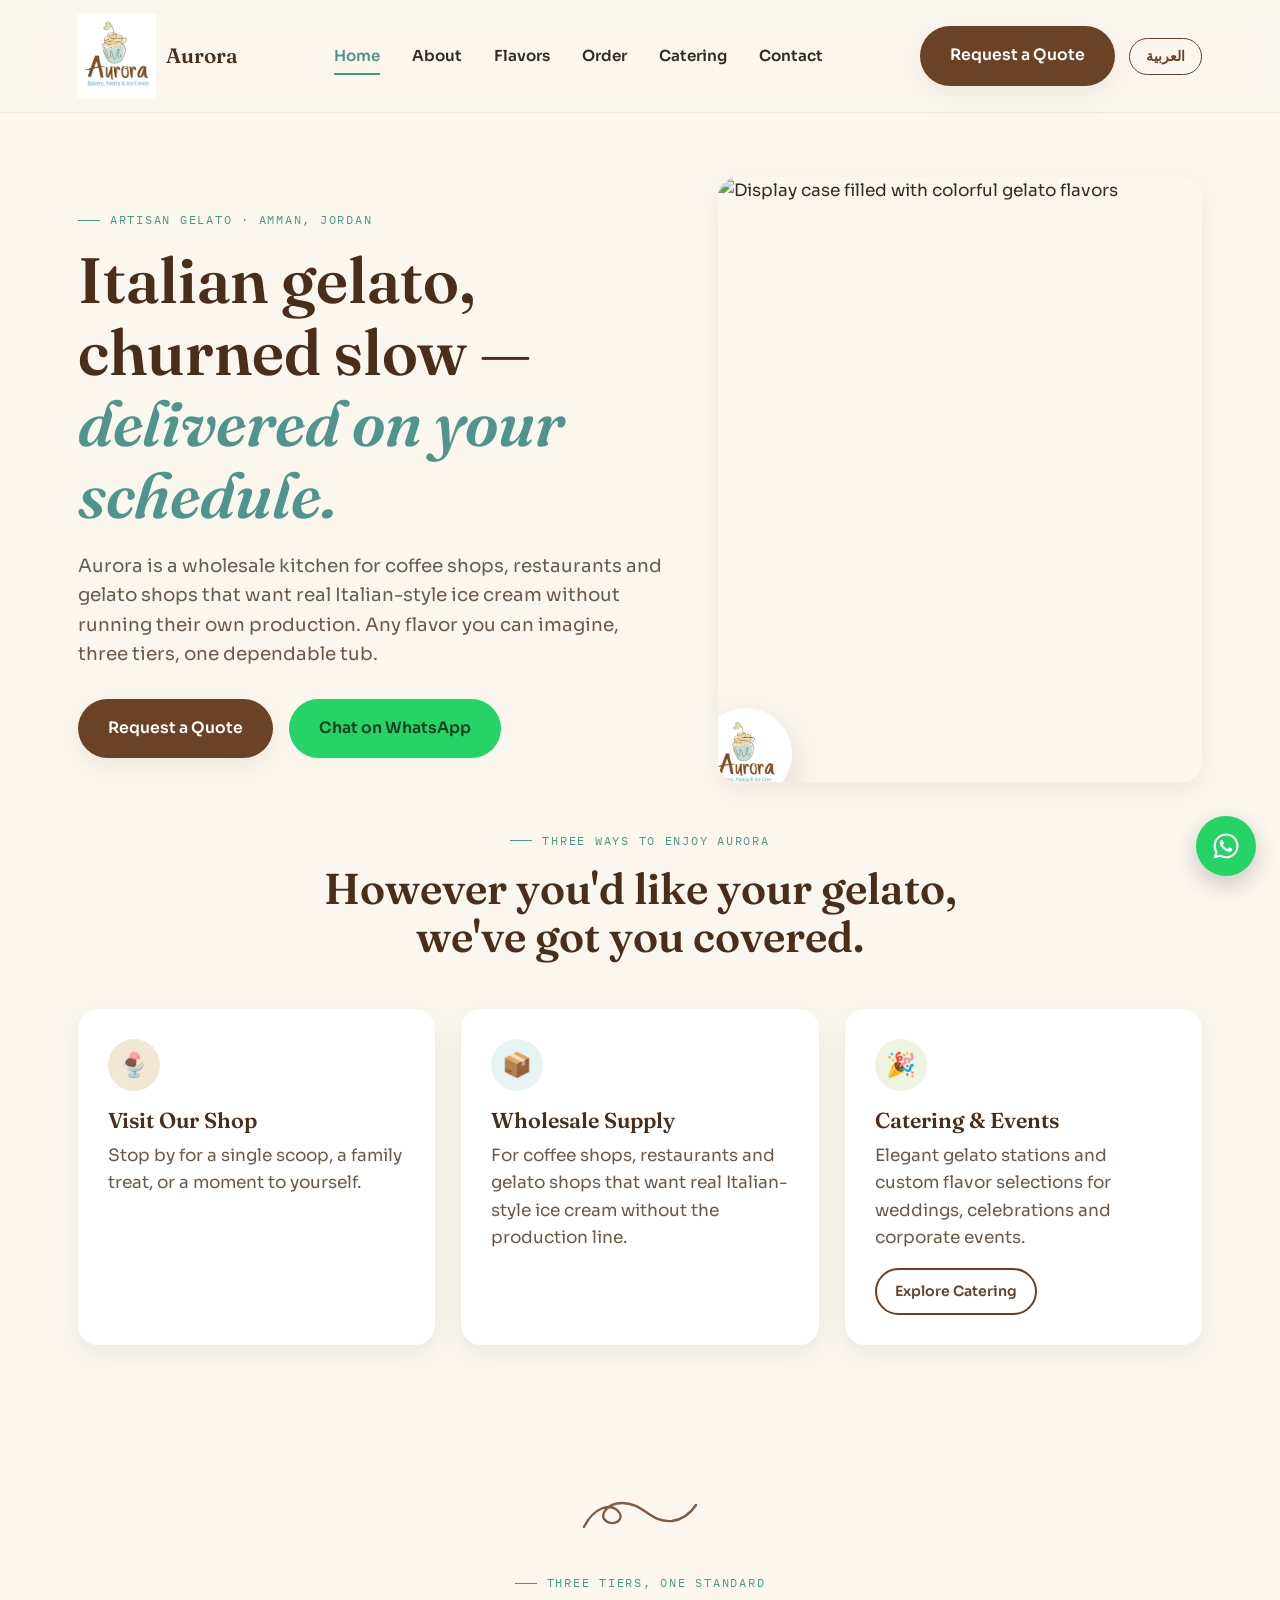
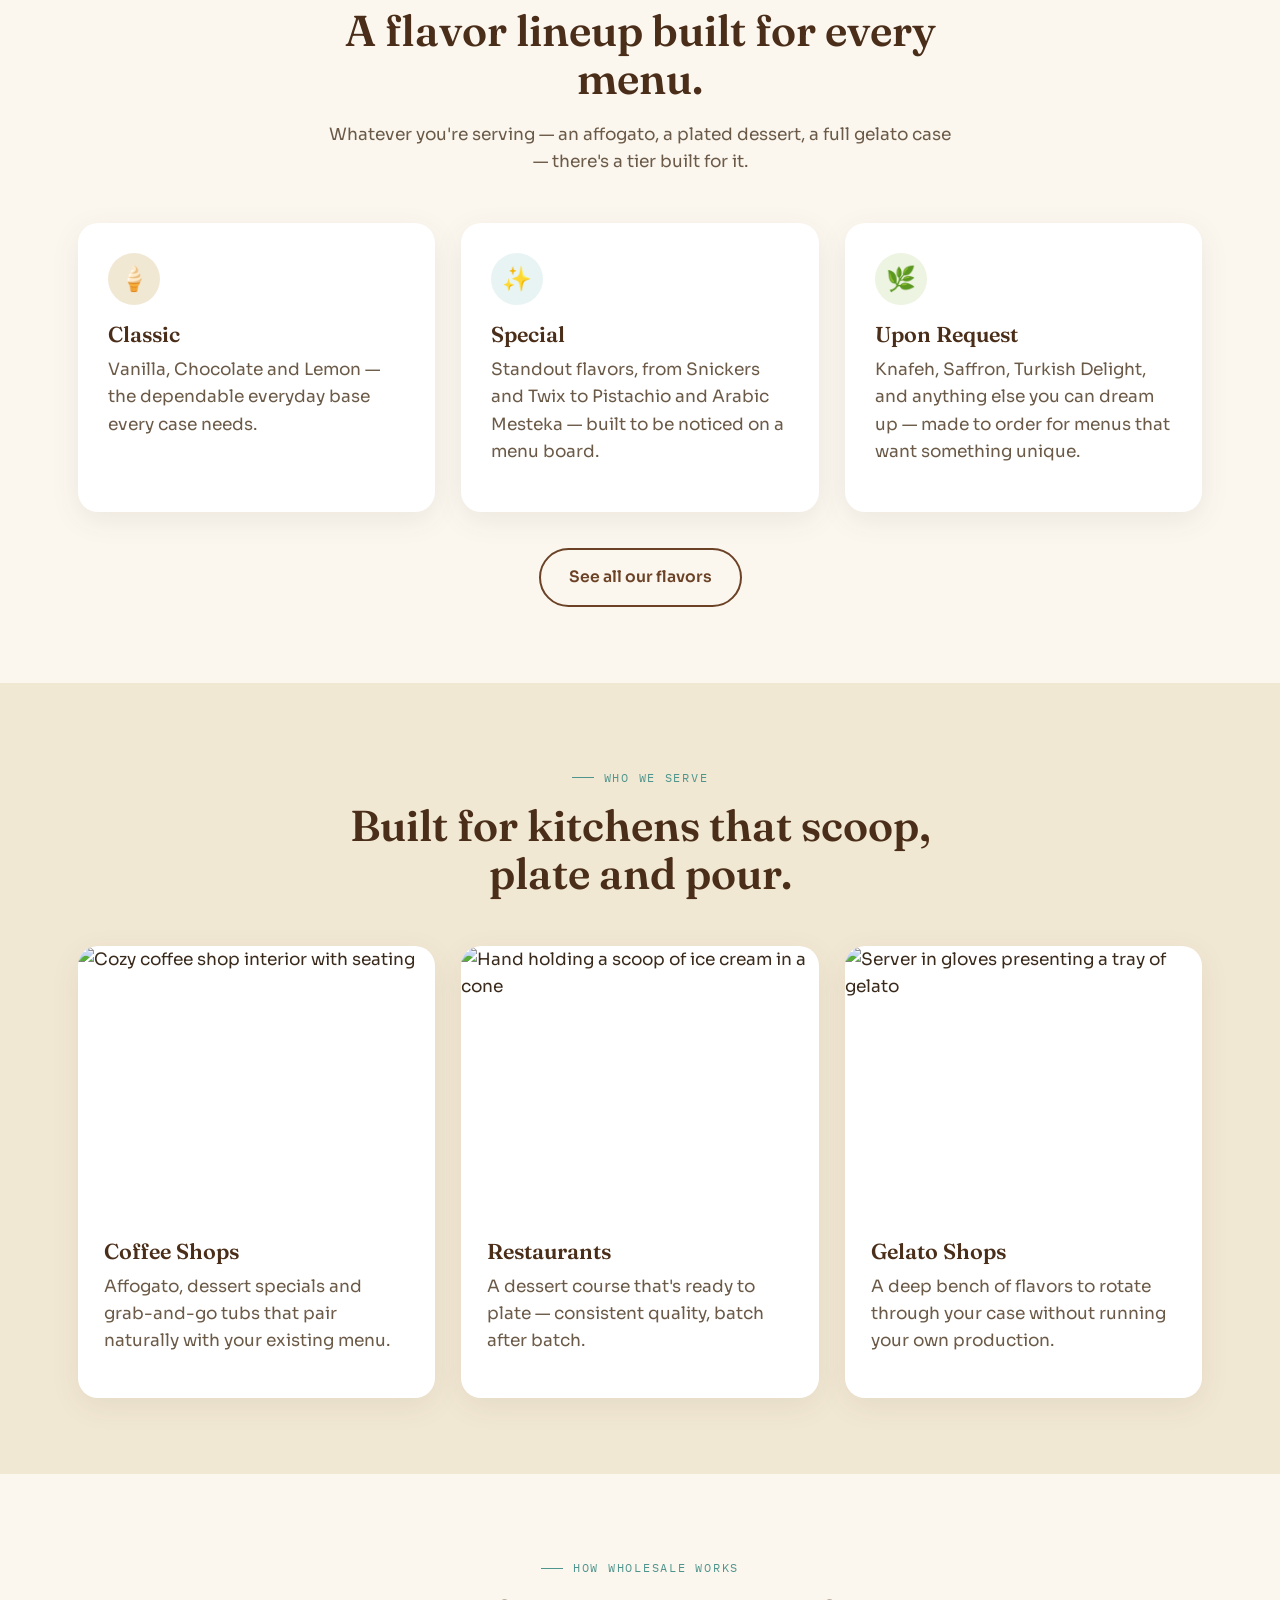
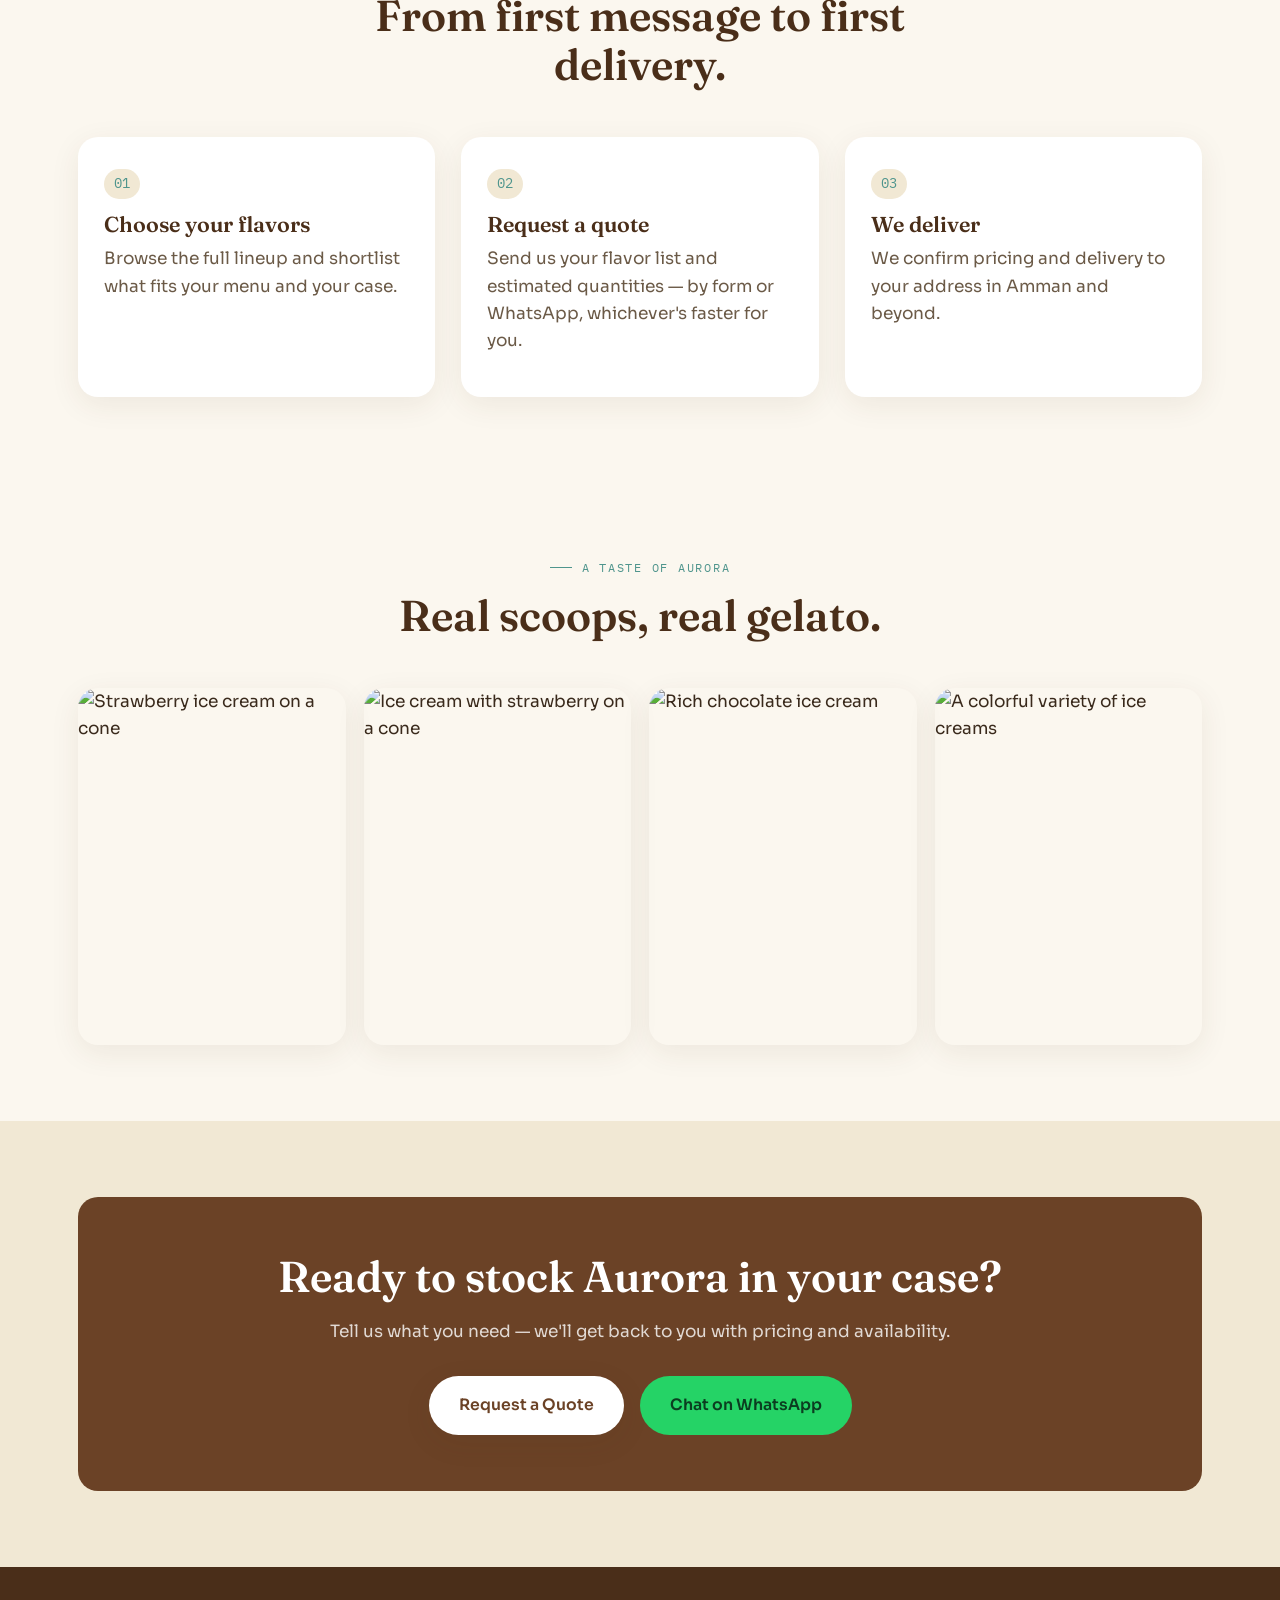
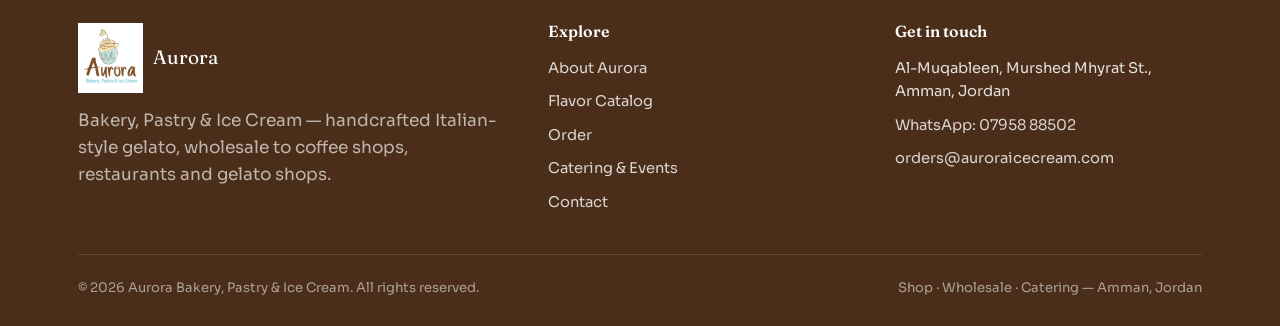
==== index.html @ cd67da8a "CHANGE V4" ====
<!DOCTYPE html>
<html lang="en">
<head>
<meta charset="UTF-8">
<meta name="viewport" content="width=device-width, initial-scale=1.0">
<title>Aurora — Wholesale Italian Gelato for Cafés, Restaurants &amp; Gelaterias</title>
<meta name="description" content="Aurora makes handcrafted Italian-style ice cream in 5L wholesale tubs — endless flavors, three tiers, delivered to coffee shops, restaurants and gelato shops in Amman.">
<link rel="icon" href="assets/logo.jpg">
<link rel="preconnect" href="https://fonts.googleapis.com">
<link rel="preconnect" href="https://fonts.gstatic.com" crossorigin>
<link href="https://fonts.googleapis.com/css2?family=Fraunces:ital,opsz,wght@0,9..144,500;0,9..144,600;1,9..144,500&family=Sora:wght@400;500;600;700&family=IBM+Plex+Mono:wght@500&family=Cairo:wght@400;500;600;700&display=swap" rel="stylesheet">
<link rel="stylesheet" href="css/main.css">
</head>
<body>

<header class="site-header">
  <div class="nav-inner">
    <a href="index.html" class="brand"><img src="assets/logo.jpg" alt="Aurora logo"> Aurora</a>
    <nav class="primary-nav">
      <a href="index.html" class="active" data-i18n="nav.home">Home</a>
      <a href="about.html" data-i18n="nav.about">About</a>
      <a href="flavors.html" data-i18n="nav.flavors">Flavors</a>
      <a href="order.html" data-i18n="nav.order">Order</a>
      <a href="catering.html" data-i18n="nav.catering">Catering</a>
      <a href="contact.html" data-i18n="nav.contact">Contact</a>
    </nav>
    <div class="nav-cta">
      <a href="order.html" class="btn btn-primary"><span class="btn-text" data-i18n="nav.cta.quote">Request a Quote</span></a>
      <button class="lang-toggle" data-i18n="lang.toggle">العربية</button>
      <button class="menu-toggle" aria-label="Toggle menu" aria-expanded="false"><span></span><span></span><span></span></button>
    </div>
  </div>
</header>

<section class="hero">
  <div class="wrap hero-inner">
    <div>
      <span class="eyebrow" data-i18n="home.eyebrow.brand">Artisan Gelato · Amman, Jordan</span>
      <h1><span data-i18n="home.h1a">Italian gelato, churned slow —</span> <span class="italic-accent" data-i18n="home.h1b">delivered on your schedule.</span></h1>
      <p class="hero-lede" data-i18n="home.lede">Aurora is a wholesale kitchen for coffee shops, restaurants and gelato shops that want real Italian-style ice cream without running their own production. Any flavor you can imagine, three tiers, one dependable tub.</p>
      <div class="hero-actions">
        <a href="order.html" class="btn btn-primary" data-i18n="home.cta.quote">Request a Quote</a>
        <a href="#" data-whatsapp-link data-whatsapp-text="Hello Aurora, I'd like to ask about wholesale ice cream orders." class="btn btn-whatsapp" data-i18n="home.cta.whatsapp">Chat on WhatsApp</a>
      </div>
    </div>
    <div class="hero-photo">
      <img src="https://images.unsplash.com/photo-1755311903014-d53e251e9119?auto=format&fit=crop&w=1000&q=80" alt="Display case filled with colorful gelato flavors">
      <div class="hero-photo-badge"><img src="assets/logo.jpg" alt="Aurora logo" style="border-radius:50%;width:100%;height:100%;object-fit:cover"></div>
    </div>
  </div>
</section>

<section style="padding-top:0">
  <div class="wrap">
    <div class="section-head center">
      <span class="eyebrow" style="justify-content:center" data-i18n="home.ways.eyebrow">Three ways to enjoy Aurora</span>
      <h2 data-i18n="home.ways.h2">However you'd like your gelato, we've got you covered.</h2>
    </div>
    <div class="grid-3">
      <div class="card">
        <div class="icon-dot" style="background:var(--cream-deep);color:var(--brown)">🍨</div>
        <h3 data-i18n="home.ways.shop.title">Visit Our Shop</h3>
        <p data-i18n="home.ways.shop.desc">Stop by for a single scoop, a family treat, or a moment to yourself.</p>
      </div>
      <div class="card">
        <div class="icon-dot" style="background:rgba(127,196,189,0.18);color:var(--teal-deep)">📦</div>
        <h3 data-i18n="home.ways.wholesale.title">Wholesale Supply</h3>
        <p data-i18n="home.ways.wholesale.desc">For coffee shops, restaurants and gelato shops that want real Italian-style ice cream without the production line.</p>
      </div>
      <div class="card">
        <div class="icon-dot" style="background:rgba(185,209,137,0.25);color:var(--sage-deep)">🎉</div>
        <h3 data-i18n="home.ways.catering.title">Catering & Events</h3>
        <p data-i18n="home.ways.catering.desc">Elegant gelato stations and custom flavor selections for weddings, celebrations and corporate events.</p>
        <div style="margin-top:14px">
          <a href="catering.html" class="btn btn-outline" style="padding:10px 18px;font-size:0.88rem" data-i18n="home.ways.catering.cta">Explore Catering</a>
        </div>
      </div>
    </div>
  </div>
</section>

<section>
  <div class="wrap">
    <svg class="swirl-divider" viewBox="0 0 120 40" fill="none" xmlns="http://www.w3.org/2000/svg" aria-hidden="true">
      <path d="M4 30C14 10 30 6 38 14C46 22 34 30 26 24C18 18 28 6 42 6C64 6 70 26 92 24C104 22.5 112 14 116 8" stroke="#6B4226" stroke-width="2.4" stroke-linecap="round"/>
    </svg>
    <div class="section-head center">
      <span class="eyebrow" style="justify-content:center" data-i18n="home.tiers.eyebrow">Three tiers, one standard</span>
      <h2 data-i18n="home.tiers.h2">A flavor lineup built for every menu.</h2>
      <p style="max-width:52ch;margin:0 auto" data-i18n="home.tiers.sub">Whatever you're serving — an affogato, a plated dessert, a full gelato case — there's a tier built for it.</p>
    </div>
    <div class="grid-3">
      <div class="card">
        <div class="icon-dot" style="background:var(--cream-deep);color:var(--brown)">🍦</div>
        <h3 data-i18n="home.tier.classic.title">Classic</h3>
        <p data-i18n="home.tier.classic.desc">Vanilla, Chocolate and Lemon — the dependable everyday base every case needs.</p>
      </div>
      <div class="card">
        <div class="icon-dot" style="background:rgba(127,196,189,0.18);color:var(--teal-deep)">✨</div>
        <h3 data-i18n="home.tier.special.title">Special</h3>
        <p data-i18n="home.tier.special.desc">Standout flavors, from Snickers and Twix to Pistachio and Arabic Mesteka — built to be noticed on a menu board.</p>
      </div>
      <div class="card">
        <div class="icon-dot" style="background:rgba(185,209,137,0.25);color:var(--sage-deep)">🌿</div>
        <h3 data-i18n="home.tier.request.title">Upon Request</h3>
        <p data-i18n="home.tier.request.desc">Knafeh, Saffron, Turkish Delight, and anything else you can dream up — made to order for menus that want something unique.</p>
      </div>
    </div>
    <div style="text-align:center;margin-top:36px">
      <a href="flavors.html" class="btn btn-outline" data-i18n="home.see_all">See all our flavors</a>
    </div>
  </div>
</section>

<section class="section-deep">
  <div class="wrap">
    <div class="section-head center">
      <span class="eyebrow" style="justify-content:center" data-i18n="home.serve.eyebrow">Who we serve</span>
      <h2 data-i18n="home.serve.h2">Built for kitchens that scoop, plate and pour.</h2>
    </div>
    <div class="serve-grid">
      <div class="card card-photo">
        <div class="photo-frame">
          <img src="https://images.unsplash.com/photo-1752756992329-961db6366376?auto=format&fit=crop&w=700&q=80" alt="Cozy coffee shop interior with seating">
        </div>
        <div class="card-photo-body">
          <h3 data-i18n="home.serve.coffee.title">Coffee Shops</h3>
          <p data-i18n="home.serve.coffee.desc">Affogato, dessert specials and grab-and-go tubs that pair naturally with your existing menu.</p>
        </div>
      </div>
      <div class="card card-photo">
        <div class="photo-frame">
          <img src="https://images.unsplash.com/photo-1718810125230-e8e2271354f5?auto=format&fit=crop&w=700&q=80" alt="Hand holding a scoop of ice cream in a cone">
        </div>
        <div class="card-photo-body">
          <h3 data-i18n="home.serve.restaurants.title">Restaurants</h3>
          <p data-i18n="home.serve.restaurants.desc">A dessert course that's ready to plate — consistent quality, batch after batch.</p>
        </div>
      </div>
      <div class="card card-photo">
        <div class="photo-frame">
          <img src="https://images.unsplash.com/photo-1596698184973-5f9e0ddc7faa?auto=format&fit=crop&w=700&q=80" alt="Server in gloves presenting a tray of gelato">
        </div>
        <div class="card-photo-body">
          <h3 data-i18n="home.serve.gelato.title">Gelato Shops</h3>
          <p data-i18n="home.serve.gelato.desc">A deep bench of flavors to rotate through your case without running your own production.</p>
        </div>
      </div>
    </div>
  </div>
</section>

<section>
  <div class="wrap">
    <div class="section-head center">
      <span class="eyebrow" style="justify-content:center" data-i18n="home.how.eyebrow">How wholesale works</span>
      <h2 data-i18n="home.how.h2">From first message to first delivery.</h2>
    </div>
    <div class="steps">
      <div class="step">
        <h3 data-i18n="home.step1.title">Choose your flavors</h3>
        <p data-i18n="home.step1.desc">Browse the full lineup and shortlist what fits your menu and your case.</p>
      </div>
      <div class="step">
        <h3 data-i18n="home.step2.title">Request a quote</h3>
        <p data-i18n="home.step2.desc">Send us your flavor list and estimated quantities — by form or WhatsApp, whichever's faster for you.</p>
      </div>
      <div class="step">
        <h3 data-i18n="home.step3.title">We deliver</h3>
        <p data-i18n="home.step3.desc">We confirm pricing and delivery to your address in Amman and beyond.</p>
      </div>
    </div>
  </div>
</section>

<section>
  <div class="wrap">
    <div class="section-head center">
      <span class="eyebrow" style="justify-content:center" data-i18n="home.gallery.eyebrow">A taste of Aurora</span>
      <h2 data-i18n="home.gallery.h2">Real scoops, real gelato.</h2>
    </div>
    <div class="gallery-grid">
      <div class="photo-panel"><img src="https://images.unsplash.com/photo-1497034825429-c343d7c6a68f?auto=format&fit=crop&w=600&q=80" alt="Strawberry ice cream on a cone"></div>
      <div class="photo-panel"><img src="https://images.unsplash.com/photo-1593558159516-d0be2a960c52?auto=format&fit=crop&w=600&q=80" alt="Ice cream with strawberry on a cone"></div>
      <div class="photo-panel"><img src="https://images.unsplash.com/photo-1562790879-dfde82829db0?auto=format&fit=crop&w=600&q=80" alt="Rich chocolate ice cream"></div>
      <div class="photo-panel"><img src="https://images.unsplash.com/photo-1567206563064-6f60f40a2b57?auto=format&fit=crop&w=600&q=80" alt="A colorful variety of ice creams"></div>
    </div>
  </div>
</section>

<section class="section-deep">
  <div class="wrap">
    <div class="cta-band">
      <h2 data-i18n="home.cta2.h2">Ready to stock Aurora in your case?</h2>
      <p data-i18n="home.cta2.p">Tell us what you need — we'll get back to you with pricing and availability.</p>
      <div class="hero-actions">
        <a href="order.html" class="btn btn-primary" style="background:var(--white);color:var(--brown)" data-i18n="home.cta.quote">Request a Quote</a>
        <a href="#" data-whatsapp-link data-whatsapp-text="Hello Aurora, I'd like to ask about wholesale ice cream orders." class="btn btn-whatsapp" data-i18n="home.cta.whatsapp">Chat on WhatsApp</a>
      </div>
    </div>
  </div>
</section><footer>
  <div class="wrap">
    <div class="footer-grid">
      <div>
        <div class="footer-brand"><img src="assets/logo.jpg" alt="Aurora logo"><span>Aurora</span></div>
        <p style="color:rgba(255,255,255,0.65)" data-i18n="footer.tagline">Bakery, Pastry &amp; Ice Cream — handcrafted Italian-style gelato, wholesale to coffee shops, restaurants and gelato shops.</p>
      </div>
      <div>
        <h4 data-i18n="footer.explore">Explore</h4>
        <ul class="footer-list">
          <li><a href="about.html" data-i18n="footer.about">About Aurora</a></li>
          <li><a href="flavors.html" data-i18n="footer.catalog">Flavor Catalog</a></li>
          <li><a href="order.html" data-i18n="footer.order">Order</a></li>
          <li><a href="catering.html" data-i18n="footer.catering">Catering & Events</a></li>
          <li><a href="contact.html" data-i18n="footer.contact">Contact</a></li>
        </ul>
      </div>
      <div>
        <h4 data-i18n="footer.touch">Get in touch</h4>
        <ul class="footer-list">
          <li data-i18n="footer.location">Al-Muqableen, Murshed Mhyrat St., Amman, Jordan</li>
          <li><a href="#" data-whatsapp-link data-whatsapp-text="Hello Aurora, I'd like to ask about wholesale ice cream orders." data-i18n="footer.whatsapp">WhatsApp: 07958 88502</a></li>
          <li><a href="#" data-email-link>orders@auroraicecream.com</a></li>
        </ul>
      </div>
    </div>
    <div class="footer-bottom">
      <span>© <span data-year></span> <span data-i18n="footer.rights">Aurora Bakery, Pastry &amp; Ice Cream. All rights reserved.</span></span>
      <span data-i18n="footer.tagline2">Shop · Wholesale · Catering — Amman, Jordan</span>
    </div>
  </div>
</footer>

<a href="#" class="wa-float" data-whatsapp-link data-whatsapp-text="Hello Aurora, I'd like to ask about wholesale ice cream orders." aria-label="Chat on WhatsApp">
  <svg width="30" height="30" viewBox="0 0 24 24" fill="white"><path d="M12.04 2c-5.5 0-9.96 4.46-9.96 9.96 0 1.76.46 3.48 1.34 5L2 22l5.2-1.36a9.94 9.94 0 0 0 4.84 1.24h.01c5.5 0 9.96-4.46 9.96-9.96S17.55 2 12.04 2zm0 18.1h-.01a8.2 8.2 0 0 1-4.18-1.15l-.3-.18-3.09.81.82-3-.2-.31a8.22 8.22 0 0 1-1.26-4.37c0-4.54 3.7-8.24 8.25-8.24 2.2 0 4.27.86 5.83 2.42a8.18 8.18 0 0 1 2.41 5.83c0 4.54-3.7 8.24-8.25 8.24zm4.52-6.17c-.25-.12-1.47-.72-1.7-.81-.23-.08-.4-.12-.56.13-.17.25-.65.81-.79.97-.15.17-.29.19-.54.06-.25-.12-1.05-.39-2-1.23-.74-.66-1.24-1.47-1.39-1.72-.14-.25-.02-.38.11-.51.11-.11.25-.29.37-.43.12-.14.16-.25.25-.41.08-.17.04-.31-.02-.43-.06-.12-.56-1.35-.77-1.85-.2-.48-.41-.42-.56-.43-.14 0-.31-.01-.48-.01-.17 0-.43.06-.66.31-.23.25-.86.85-.86 2.06 0 1.22.89 2.4 1.01 2.56.12.17 1.75 2.67 4.24 3.74.59.26 1.05.41 1.41.52.59.19 1.13.16 1.56.1.48-.07 1.47-.6 1.67-1.18.21-.58.21-1.07.15-1.18-.06-.1-.23-.17-.48-.29z"/></svg>
</a>

<script src="js/i18n.js"></script>
<script src="js/main.js"></script>
</body>
</html>
---- css/main.css ----
/* =========================================================
   AURORA — Bakery, Pastry & Ice Cream
   Design tokens
   Color   — cream #FBF7EF · cream-deep #F1E9D8 · ink #3A2A1C
             brown #6B4226 · teal #7FC4BD · teal-deep #4F958D
             sage #B9D189 · gold #E9C77E
   Type    — Display: 'Fraunces' (warm italic serif, Italian gelateria feel)
             Body:    'Sora' (clean geometric sans)
             Mono:    'IBM Plex Mono' (product codes / eyebrows)
   Signature — hand-drawn single-line swirl motif echoing the logo's
             line-art scoop, used as section dividers & markers
   ========================================================= */

:root {
  --cream: #FBF7EF;
  --cream-deep: #F1E8D4;
  --ink: #3A2A1C;
  --ink-soft: #6B5A47;
  --brown: #6B4226;
  --brown-deep: #4A2E19;
  --teal: #7FC4BD;
  --teal-deep: #4F958D;
  --sage: #B9D189;
  --sage-deep: #93AC66;
  --gold: #E9C77E;
  --white: #FFFFFF;

  --font-display: 'Fraunces', serif;
  --font-body: 'Sora', sans-serif;
  --font-mono: 'IBM Plex Mono', monospace;

  --radius: 20px;
  --radius-sm: 12px;
  --shadow: 0 8px 30px rgba(74, 46, 25, 0.08);
  --shadow-hover: 0 14px 40px rgba(74, 46, 25, 0.14);
  --maxw: 1180px;
}

* { box-sizing: border-box; }
html { scroll-behavior: smooth; }

@media (prefers-reduced-motion: reduce) {
  html { scroll-behavior: auto; }
  *, *::before, *::after {
    animation-duration: 0.01ms !important;
    animation-iteration-count: 1 !important;
    transition-duration: 0.01ms !important;
    scroll-behavior: auto !important;
  }
}

body {
  margin: 0;
  background: var(--cream);
  color: var(--ink);
  font-family: var(--font-body);
  font-size: 17px;
  line-height: 1.6;
  -webkit-font-smoothing: antialiased;
}

img { max-width: 100%; display: block; }
a { color: inherit; text-decoration: none; }

h1, h2, h3, h4 {
  font-family: var(--font-display);
  font-weight: 600;
  color: var(--brown-deep);
  margin: 0 0 0.4em;
  line-height: 1.12;
}

h1 { font-size: clamp(2.4rem, 5vw, 4rem); font-weight: 600; }
h2 { font-size: clamp(1.9rem, 3.4vw, 2.7rem); }
h3 { font-size: 1.35rem; }

p { margin: 0 0 1em; color: var(--ink-soft); }

.italic-accent {
  font-style: italic;
  color: var(--teal-deep);
}

.wrap {
  max-width: var(--maxw);
  margin: 0 auto;
  padding: 0 28px;
}

.eyebrow {
  font-family: var(--font-mono);
  font-size: 0.78rem;
  letter-spacing: 0.14em;
  text-transform: uppercase;
  color: var(--teal-deep);
  display: inline-flex;
  align-items: center;
  gap: 10px;
  margin-bottom: 14px;
}
.eyebrow::before {
  content: '';
  width: 22px;
  height: 1px;
  background: var(--teal-deep);
  display: inline-block;
}

/* ---------- Buttons ---------- */
.btn {
  display: inline-flex;
  align-items: center;
  gap: 10px;
  font-family: var(--font-body);
  font-weight: 600;
  font-size: 0.98rem;
  padding: 15px 28px;
  border-radius: 999px;
  border: 2px solid transparent;
  cursor: pointer;
  transition: transform 0.18s ease, box-shadow 0.18s ease, background 0.18s ease, color 0.18s ease;
}
.btn:active { transform: translateY(1px); }

.btn-primary {
  background: var(--brown);
  color: var(--white);
  box-shadow: var(--shadow);
}
.btn-primary:hover { background: var(--brown-deep); box-shadow: var(--shadow-hover); transform: translateY(-2px); }

.btn-whatsapp {
  background: #25D366;
  color: #0b3d20;
}
.btn-whatsapp:hover { background: #1ebd5a; transform: translateY(-2px); box-shadow: var(--shadow-hover); }

.btn-outline {
  background: transparent;
  border-color: var(--brown);
  color: var(--brown);
}
.btn-outline:hover { background: var(--brown); color: var(--white); }

.btn-block { width: 100%; justify-content: center; }

/* ---------- Header / Nav ---------- */
header.site-header {
  position: sticky;
  top: 0;
  z-index: 100;
  background: rgba(251, 247, 239, 0.88);
  backdrop-filter: blur(10px);
  border-bottom: 1px solid rgba(107, 66, 38, 0.08);
}
.nav-inner {
  max-width: var(--maxw);
  margin: 0 auto;
  padding: 14px 28px;
  display: flex;
  align-items: center;
  justify-content: space-between;
}
.brand {
  display: flex;
  align-items: center;
  gap: 10px;
  font-family: var(--font-display);
  font-weight: 600;
  font-size: 1.3rem;
  color: var(--brown-deep);
}
.brand img { height: 84px; width: auto; }

nav.primary-nav { display: flex; align-items: center; gap: 32px; }
nav.primary-nav a {
  font-size: 0.95rem;
  font-weight: 600;
  color: var(--ink);
  position: relative;
  padding: 4px 0;
}
nav.primary-nav a::after {
  content: '';
  position: absolute;
  left: 0; right: 0; bottom: -3px;
  height: 2px;
  background: var(--teal-deep);
  transform: scaleX(0);
  transform-origin: left;
  transition: transform 0.2s ease;
}
nav.primary-nav a:hover::after,
nav.primary-nav a.active::after { transform: scaleX(1); }
nav.primary-nav a.active { color: var(--teal-deep); }

.nav-cta { display: flex; align-items: center; gap: 14px; }
.menu-toggle {
  display: none;
  background: none;
  border: none;
  cursor: pointer;
  padding: 8px;
}
.menu-toggle span {
  display: block;
  width: 24px;
  height: 2px;
  background: var(--brown-deep);
  margin: 5px 0;
  transition: 0.2s;
}

@media (max-width: 860px) {
  nav.primary-nav {
    position: fixed;
    top: 72px; left: 0; right: 0;
    background: var(--cream);
    flex-direction: column;
    align-items: flex-start;
    gap: 0;
    padding: 8px 28px 20px;
    border-bottom: 1px solid rgba(107,66,38,0.1);
    transform: translateY(-130%);
    transition: transform 0.25s ease;
  }
  nav.primary-nav.open { transform: translateY(0); }
  nav.primary-nav a { padding: 12px 0; width: 100%; }
  .menu-toggle { display: block; }
  .nav-cta .btn span.btn-text { display: none; }
}

/* ---------- Hero ---------- */
.hero {
  padding: 64px 0 40px;
  overflow: hidden;
}
.hero-inner {
  display: grid;
  grid-template-columns: 1.1fr 0.9fr;
  gap: 48px;
  align-items: center;
}
.hero h1 { margin-bottom: 20px; }
.hero-lede { font-size: 1.15rem; max-width: 46ch; }
.hero-actions { display: flex; gap: 16px; flex-wrap: wrap; margin-top: 30px; }
.hero-art {
  position: relative;
  background: var(--white);
  border-radius: var(--radius);
  padding: 30px;
  box-shadow: var(--shadow);
  justify-self: center;
}
.hero-art img { width: 100%; max-width: 340px; margin: 0 auto; }

/* ---------- Photo treatments ---------- */
.hero-photo {
  position: relative;
  border-radius: var(--radius);
  overflow: hidden;
  box-shadow: var(--shadow);
  aspect-ratio: 4/5;
}
.hero-photo img { width: 100%; height: 100%; object-fit: cover; }
.hero-photo-badge {
  position: absolute;
  bottom: -18px;
  left: -18px;
  background: var(--white);
  border-radius: 50%;
  padding: 10px;
  box-shadow: var(--shadow-hover);
  width: 92px; height: 92px;
}
@media (max-width: 900px) {
  .hero-photo-badge { left: 50%; transform: translateX(-50%); bottom: -20px; }
}

.card-photo {
  overflow: hidden;
  padding: 0 !important;
}
.card-photo .photo-frame { aspect-ratio: 4/3; overflow: hidden; }
.card-photo .photo-frame img { width: 100%; height: 100%; object-fit: cover; transition: transform 0.4s ease; }
.card-photo:hover .photo-frame img { transform: scale(1.06); }
.card-photo .card-photo-body { padding: 26px; }

.photo-panel {
  border-radius: var(--radius);
  overflow: hidden;
  box-shadow: var(--shadow);
}
.photo-panel img { width: 100%; height: 100%; object-fit: cover; display: block; }

.about-photo-grid {
  display: grid;
  grid-template-columns: 1.2fr 0.8fr;
  gap: 18px;
}
.about-photo-grid .photo-panel:first-child { aspect-ratio: 3/4; }
.about-photo-grid .photo-panel:last-child { aspect-ratio: 3/4; align-self: end; }
@media (max-width: 620px) {
  .about-photo-grid { grid-template-columns: 1fr 1fr; }
}

.banner-photo {
  border-radius: var(--radius);
  overflow: hidden;
  box-shadow: var(--shadow);
  aspect-ratio: 21/8;
  margin-bottom: 20px;
}
.banner-photo img { width: 100%; height: 100%; object-fit: cover; }
@media (max-width: 700px) { .banner-photo { aspect-ratio: 4/3; } }

@media (max-width: 900px) {
  .hero-inner { grid-template-columns: 1fr; text-align: center; }
  .hero-lede { margin-left: auto; margin-right: auto; }
  .hero-actions { justify-content: center; }
  .eyebrow { justify-content: center; }
}

/* ---------- Sections ---------- */
section { padding: 76px 0; }
.section-deep { background: var(--cream-deep); }
.section-head { max-width: 640px; margin-bottom: 48px; }
.section-head.center { margin-left: auto; margin-right: auto; text-align: center; }

/* swirl divider — signature element */
.swirl-divider {
  display: block;
  width: 120px;
  height: 40px;
  margin: 0 auto 28px;
  opacity: 0.85;
}

/* ---------- Cards / grids ---------- */
.grid-3 { display: grid; grid-template-columns: repeat(3, 1fr); gap: 26px; }
.grid-4 { display: grid; grid-template-columns: repeat(4, 1fr); gap: 22px; }
@media (max-width: 900px) { .grid-3 { grid-template-columns: 1fr 1fr; } .grid-4 { grid-template-columns: 1fr 1fr; } }
@media (max-width: 560px) { .grid-3 { grid-template-columns: 1fr; } .grid-4 { grid-template-columns: 1fr; } }

.card {
  background: var(--white);
  border-radius: var(--radius);
  padding: 30px;
  box-shadow: var(--shadow);
  transition: transform 0.2s ease, box-shadow 0.2s ease;
}
.card:hover { transform: translateY(-4px); box-shadow: var(--shadow-hover); }
.card .icon-dot {
  width: 52px; height: 52px;
  border-radius: 50%;
  display: flex; align-items: center; justify-content: center;
  margin-bottom: 18px;
  font-size: 1.5rem;
}

/* ---------- Steps (real sequence -> numbered) ---------- */
.steps { display: grid; grid-template-columns: repeat(3, 1fr); gap: 26px; counter-reset: step; }
@media (max-width: 800px) { .steps { grid-template-columns: 1fr; } }
.step {
  position: relative;
  padding: 32px 26px 26px;
  background: var(--white);
  border-radius: var(--radius);
  box-shadow: var(--shadow);
}
.step::before {
  counter-increment: step;
  content: counter(step, decimal-leading-zero);
  font-family: var(--font-mono);
  font-size: 0.85rem;
  color: var(--teal-deep);
  background: var(--cream-deep);
  padding: 4px 10px;
  border-radius: 999px;
  display: inline-block;
  margin-bottom: 14px;
}

/* ---------- Flavor tiers ---------- */
.tier-tabs {
  display: flex;
  gap: 10px;
  justify-content: center;
  margin-bottom: 40px;
  flex-wrap: wrap;
}
.tier-tab {
  font-family: var(--font-body);
  font-weight: 700;
  font-size: 0.95rem;
  padding: 12px 22px;
  border-radius: 999px;
  border: 2px solid var(--brown);
  background: transparent;
  color: var(--brown);
  cursor: pointer;
  transition: 0.18s ease;
}
.tier-tab.active, .tier-tab:hover { background: var(--brown); color: var(--white); }

.tier-panel { display: none; }
.tier-panel.active { display: block; }

.tier-note {
  text-align: center;
  max-width: 560px;
  margin: 0 auto 36px;
  color: var(--ink-soft);
  font-size: 0.95rem;
}

.flavor-grid {
  display: grid;
  grid-template-columns: repeat(3, 1fr);
  gap: 18px;
}
@media (max-width: 860px) { .flavor-grid { grid-template-columns: repeat(2, 1fr); } }
@media (max-width: 560px) { .flavor-grid { grid-template-columns: 1fr; } }

.flavor-card {
  display: flex;
  align-items: center;
  gap: 16px;
  background: var(--white);
  border-radius: var(--radius-sm);
  padding: 16px 18px;
  box-shadow: var(--shadow);
}
.flavor-card.has-photo { padding: 0; overflow: hidden; align-items: stretch; }
.flavor-card.has-photo .flavor-photo { width: 74px; flex-shrink: 0; overflow: hidden; }
.flavor-card.has-photo .flavor-photo img { width: 100%; height: 100%; object-fit: cover; }
.flavor-card.has-photo .flavor-text { padding: 16px 18px; }
.flavor-icon { width: 54px; height: 54px; flex-shrink: 0; }
.flavor-icon img { width: 100%; height: 100%; display: block; }
/* Default (English site): show English name only, styled as primary */
.flavor-name-ar { display: none; }
.flavor-name-en {
  font-weight: 700;
  color: var(--brown-deep);
  font-size: 1rem;
}
/* Arabic site (RTL): show both, Arabic primary, English secondary */
[dir="rtl"] .flavor-name-ar {
  display: block;
  font-weight: 700;
  color: var(--brown-deep);
  font-size: 1.05rem;
  direction: rtl;
  font-family: var(--font-arabic);
}
[dir="rtl"] .flavor-name-en {
  color: var(--ink-soft);
  font-size: 0.86rem;
  font-weight: 500;
}
.flavor-code {
  font-family: var(--font-mono);
  font-size: 0.68rem;
  color: var(--teal-deep);
  letter-spacing: 0.05em;
}

/* ---------- Who we serve ---------- */
.serve-grid { display: grid; grid-template-columns: repeat(3, 1fr); gap: 26px; }
@media (max-width: 800px) { .serve-grid { grid-template-columns: 1fr; } }

/* ---------- CTA band ---------- */
.cta-band {
  background: var(--brown);
  color: var(--white);
  border-radius: var(--radius);
  padding: 56px;
  text-align: center;
}
.cta-band h2 { color: var(--white); }
.cta-band p { color: rgba(255,255,255,0.8); }
.cta-band .hero-actions { justify-content: center; }

/* ---------- Forms ---------- */
.form-card {
  background: var(--white);
  border-radius: var(--radius);
  box-shadow: var(--shadow);
  padding: 40px;
}
@media (max-width: 560px) { .form-card { padding: 26px; } }

.form-row { margin-bottom: 20px; }
.form-row label {
  display: block;
  font-weight: 700;
  font-size: 0.92rem;
  color: var(--brown-deep);
  margin-bottom: 8px;
}
.form-row .hint { font-size: 0.8rem; color: var(--ink-soft); margin-top: 6px; }
.form-grid-2 { display: grid; grid-template-columns: 1fr 1fr; gap: 20px; }
@media (max-width: 620px) { .form-grid-2 { grid-template-columns: 1fr; } }

input[type=text], input[type=tel], input[type=email], select, textarea {
  width: 100%;
  font-family: var(--font-body);
  font-size: 0.98rem;
  padding: 13px 16px;
  border-radius: var(--radius-sm);
  border: 1.5px solid rgba(107,66,38,0.2);
  background: var(--cream);
  color: var(--ink);
  transition: border-color 0.18s ease;
}
textarea { resize: vertical; min-height: 100px; }
input:focus, select:focus, textarea:focus {
  outline: none;
  border-color: var(--teal-deep);
}
input:focus-visible, select:focus-visible, textarea:focus-visible, a:focus-visible, button:focus-visible {
  outline: 3px solid var(--teal-deep);
  outline-offset: 2px;
}

.checkbox-grid {
  display: grid;
  grid-template-columns: repeat(2, 1fr);
  gap: 10px;
}
@media (max-width: 560px) { .checkbox-grid { grid-template-columns: 1fr; } }
.checkbox-item {
  display: flex;
  align-items: center;
  gap: 10px;
  background: var(--cream);
  border-radius: var(--radius-sm);
  padding: 10px 14px;
  border: 1.5px solid transparent;
  cursor: pointer;
  font-size: 0.9rem;
}
.checkbox-item:has(input:checked) {
  border-color: var(--teal-deep);
  background: rgba(127, 196, 189, 0.12);
}
.checkbox-item input { accent-color: var(--teal-deep); width: 16px; height: 16px; }

.form-status {
  margin-top: 18px;
  padding: 14px 18px;
  border-radius: var(--radius-sm);
  font-size: 0.92rem;
  display: none;
}
.form-status.show { display: block; }
.form-status.ok { background: rgba(185,209,137,0.25); color: var(--brown-deep); }

/* ---------- Footer ---------- */
footer {
  background: var(--brown-deep);
  color: rgba(255,255,255,0.85);
  padding: 56px 0 28px;
}
.footer-grid {
  display: grid;
  grid-template-columns: 1.4fr 1fr 1fr;
  gap: 40px;
  margin-bottom: 40px;
}
@media (max-width: 760px) { .footer-grid { grid-template-columns: 1fr; gap: 30px; } }
footer h4 { color: var(--white); font-size: 1rem; margin-bottom: 16px; }
footer a { color: rgba(255,255,255,0.8); }
footer a:hover { color: var(--gold); }
.footer-brand { display: flex; align-items: center; gap: 10px; margin-bottom: 14px; }
.footer-brand img { height: 70px; }
.footer-brand span { font-family: var(--font-display); font-size: 1.2rem; color: var(--white); }
.footer-list { list-style: none; padding: 0; margin: 0; display: flex; flex-direction: column; gap: 10px; font-size: 0.92rem; }
.footer-bottom {
  border-top: 1px solid rgba(255,255,255,0.12);
  padding-top: 22px;
  font-size: 0.82rem;
  color: rgba(255,255,255,0.55);
  display: flex;
  justify-content: space-between;
  flex-wrap: wrap;
  gap: 10px;
}

/* ---------- WhatsApp floating button ---------- */
.wa-float {
  position: fixed;
  bottom: 24px;
  right: 24px;
  z-index: 200;
  background: #25D366;
  color: #fff;
  width: 60px;
  height: 60px;
  border-radius: 50%;
  display: flex;
  align-items: center;
  justify-content: center;
  box-shadow: 0 8px 24px rgba(0,0,0,0.2);
  transition: transform 0.2s ease;
}
.wa-float:hover { transform: scale(1.08); }

/* ---------- Page hero (inner pages) ---------- */
.page-hero {
  padding: 56px 0 20px;
  text-align: center;
}
.page-hero p { max-width: 60ch; margin: 0 auto; }

/* ---------- Misc ---------- */
.tag-list { display: flex; flex-wrap: wrap; gap: 10px; }
.tag {
  font-family: var(--font-mono);
  font-size: 0.78rem;
  padding: 6px 14px;
  border-radius: 999px;
  background: var(--cream-deep);
  color: var(--brown-deep);
}
.divider-line {
  border: none;
  border-top: 1px solid rgba(107,66,38,0.12);
  margin: 40px 0;
}
.two-col {
  display: grid;
  grid-template-columns: 1fr 1fr;
  gap: 48px;
  align-items: center;
}
@media (max-width: 860px) { .two-col { grid-template-columns: 1fr; } }

.map-frame {
  border: 0;
  width: 100%;
  height: 360px;
  border-radius: var(--radius);
  box-shadow: var(--shadow);
}

.contact-info-list { list-style: none; padding: 0; margin: 0; display: flex; flex-direction: column; gap: 22px; }
.contact-info-list li { display: flex; gap: 16px; align-items: flex-start; }
.contact-info-list .ci-icon {
  width: 46px; height: 46px;
  border-radius: 50%;
  background: var(--cream-deep);
  display: flex; align-items: center; justify-content: center;
  flex-shrink: 0;
}
.contact-info-list strong { display: block; color: var(--brown-deep); }


/* ---------- Order type toggle ---------- */
.order-type-toggle {
  display: flex;
  gap: 10px;
  margin-bottom: 32px;
}
.order-type-btn {
  flex: 1;
  font-family: var(--font-body);
  font-weight: 700;
  font-size: 1rem;
  padding: 16px;
  border-radius: var(--radius-sm);
  border: 2px solid var(--brown);
  background: var(--white);
  color: var(--brown);
  cursor: pointer;
  transition: 0.18s ease;
  text-align: center;
}
.order-type-btn small { display: block; font-weight: 500; font-size: 0.78rem; opacity: 0.75; margin-top: 3px; }
.order-type-btn.active { background: var(--brown); color: var(--white); }
.order-fields-group { display: none; }
.order-fields-group.active { display: block; }

/* ---------- Flavor picker ---------- */
.picker-tier-tabs { display: flex; gap: 8px; margin-bottom: 18px; flex-wrap: wrap; }
.picker-tab {
  font-family: var(--font-body);
  font-weight: 700;
  font-size: 0.85rem;
  padding: 9px 16px;
  border-radius: 999px;
  border: 1.5px solid rgba(107,66,38,0.25);
  background: var(--cream);
  color: var(--brown);
  cursor: pointer;
}
.picker-tab.active { background: var(--brown); color: var(--white); border-color: var(--brown); }
.picker-panel { display: none; }
.picker-panel.active { display: flex; flex-direction: column; gap: 10px; }

.picker-row {
  display: flex;
  align-items: center;
  gap: 14px;
  background: var(--cream);
  border-radius: var(--radius-sm);
  padding: 10px 14px;
  border: 1.5px solid transparent;
  transition: border-color 0.15s ease;
}
.picker-row.has-qty { border-color: var(--teal-deep); background: rgba(127,196,189,0.08); }
.picker-row .flavor-icon { width: 40px; height: 40px; }
.picker-row .picker-names { flex: 1; min-width: 0; }
.picker-row .picker-name-ar { font-weight: 700; color: var(--brown-deep); font-size: 0.95rem; direction: rtl; }
.picker-row .picker-name-en { color: var(--ink-soft); font-size: 0.78rem; }

.qty-stepper { display: flex; align-items: center; gap: 8px; flex-shrink: 0; }
.qty-btn {
  width: 30px; height: 30px;
  border-radius: 50%;
  border: 1.5px solid var(--brown);
  background: var(--white);
  color: var(--brown);
  font-size: 1.1rem;
  font-weight: 700;
  cursor: pointer;
  display: flex; align-items: center; justify-content: center;
  line-height: 1;
}
.qty-btn:hover { background: var(--brown); color: var(--white); }
.qty-value { width: 28px; text-align: center; font-weight: 700; color: var(--brown-deep); font-family: var(--font-mono); font-size: 0.9rem; }

/* ---------- Order summary panel ---------- */
.order-summary {
  background: var(--cream-deep);
  border-radius: var(--radius);
  padding: 22px 24px;
  margin-top: 24px;
  position: sticky;
  bottom: 16px;
}
.order-summary h4 { margin-bottom: 10px; font-size: 1rem; color: var(--brown-deep); }
.order-summary-empty { color: var(--ink-soft); font-size: 0.9rem; }
.order-summary-list { list-style: none; padding: 0; margin: 0 0 10px; display: flex; flex-direction: column; gap: 6px; }
.order-summary-list li { display: flex; justify-content: space-between; font-size: 0.9rem; color: var(--ink); }
.order-summary-list li b { color: var(--brown-deep); font-family: var(--font-mono); }
.order-summary-total { font-weight: 700; color: var(--brown-deep); border-top: 1px solid rgba(107,66,38,0.15); padding-top: 8px; font-size: 0.92rem; }

/* =========================================================
   BILINGUAL / RTL SUPPORT
   ========================================================= */
:root {
  --font-arabic: 'Cairo', sans-serif;
}

[dir="rtl"] body { font-family: var(--font-arabic); }
[dir="rtl"] h1, [dir="rtl"] h2, [dir="rtl"] h3, [dir="rtl"] h4 { font-family: var(--font-arabic); }
[dir="rtl"] .eyebrow, [dir="rtl"] .flavor-code, [dir="rtl"] .tag { font-family: var(--font-arabic); }

/* Nav mirrors */
[dir="rtl"] .nav-inner { flex-direction: row-reverse; }
[dir="rtl"] .brand { flex-direction: row-reverse; }
[dir="rtl"] nav.primary-nav { flex-direction: row-reverse; }
[dir="rtl"] .nav-cta { flex-direction: row-reverse; }
[dir="rtl"] .eyebrow::before { order: 2; }
[dir="rtl"] .eyebrow { flex-direction: row-reverse; }

/* Hero / two-col mirrors */
[dir="rtl"] .hero-inner { direction: rtl; }
[dir="rtl"] .two-col { direction: rtl; }
[dir="rtl"] .about-photo-grid { direction: rtl; }
[dir="rtl"] .hero-photo-badge { right: -18px; left: auto; }
@media (max-width: 900px) {
  [dir="rtl"] .hero-photo-badge { left: 50%; right: auto; }
}

/* Cards / grids */
[dir="rtl"] .card, [dir="rtl"] .flavor-card, [dir="rtl"] .picker-row,
[dir="rtl"] .contact-info-list li, [dir="rtl"] .footer-brand {
  direction: rtl;
}
[dir="rtl"] .flavor-name-ar { direction: rtl; text-align: right; }
[dir="rtl"] .qty-stepper { flex-direction: row-reverse; }

/* Steps counter stays LTR visually (numbers), text follows RTL */
[dir="rtl"] .step { text-align: right; }

/* Footer mirrors */
[dir="rtl"] .footer-grid { direction: rtl; text-align: right; }
[dir="rtl"] .footer-bottom { flex-direction: row-reverse; }
[dir="rtl"] .footer-list { align-items: flex-end; }

/* Forms */
[dir="rtl"] .form-row label { text-align: right; }
[dir="rtl"] input, [dir="rtl"] select, [dir="rtl"] textarea { text-align: right; }
[dir="rtl"] .checkbox-item, [dir="rtl"] .order-type-btn small { direction: rtl; }
[dir="rtl"] .picker-names { text-align: right; }
[dir="rtl"] .order-summary-list li { flex-direction: row-reverse; }

/* Buttons with icons/text */
[dir="rtl"] .btn { flex-direction: row-reverse; }
[dir="rtl"] .hero-actions { direction: rtl; }

/* WhatsApp float + tier tabs stay put, just text flips */
[dir="rtl"] .tier-tabs, [dir="rtl"] .picker-tier-tabs { direction: rtl; }
[dir="rtl"] .serve-grid, [dir="rtl"] .grid-3, [dir="rtl"] .grid-4, [dir="rtl"] .steps { direction: rtl; }

/* ---------- Language toggle button ---------- */
.lang-toggle {
  font-family: var(--font-body);
  font-weight: 700;
  font-size: 0.85rem;
  padding: 9px 16px;
  border-radius: 999px;
  border: 1.5px solid var(--brown);
  background: transparent;
  color: var(--brown);
  cursor: pointer;
  transition: 0.18s ease;
  white-space: nowrap;
}
.lang-toggle:hover { background: var(--brown); color: var(--white); }
[dir="rtl"] .lang-toggle { font-family: var(--font-arabic); }

/* ---------- Values grid (6 items) ---------- */
.values-grid { display: grid; grid-template-columns: repeat(3, 1fr); gap: 22px; }
@media (max-width: 800px) { .values-grid { grid-template-columns: repeat(2, 1fr); } }
@media (max-width: 560px) { .values-grid { grid-template-columns: 1fr; } }

/* ---------- Differentiator checklist ---------- */
.diff-grid {
  display: grid;
  grid-template-columns: repeat(2, 1fr);
  gap: 14px;
  max-width: 780px;
  margin: 0 auto;
}
@media (max-width: 640px) { .diff-grid { grid-template-columns: 1fr; } }
.diff-item {
  display: flex;
  align-items: center;
  gap: 12px;
  background: var(--white);
  border-radius: var(--radius-sm);
  padding: 14px 18px;
  box-shadow: var(--shadow);
  font-weight: 600;
  color: var(--brown-deep);
  font-size: 0.95rem;
}
.diff-item .diff-check {
  width: 26px; height: 26px;
  border-radius: 50%;
  background: rgba(127,196,189,0.18);
  color: var(--teal-deep);
  display: flex; align-items: center; justify-content: center;
  flex-shrink: 0;
  font-size: 0.85rem;
}
[dir="rtl"] .diff-item { direction: rtl; }

/* ---------- Event type cards ---------- */
.event-grid { display: grid; grid-template-columns: repeat(4, 1fr); gap: 18px; }
@media (max-width: 900px) { .event-grid { grid-template-columns: repeat(2, 1fr); } }
@media (max-width: 560px) { .event-grid { grid-template-columns: 1fr; } }
.event-card {
  background: var(--white);
  border-radius: var(--radius);
  padding: 26px 20px;
  text-align: center;
  box-shadow: var(--shadow);
  transition: transform 0.2s ease, box-shadow 0.2s ease;
}
.event-card:hover { transform: translateY(-4px); box-shadow: var(--shadow-hover); }
.event-card .event-icon { font-size: 2rem; margin-bottom: 12px; }
.event-card h3 { font-size: 1.05rem; margin: 0; }

/* ---------- Mission / Vision cards ---------- */
.mv-grid { display: grid; grid-template-columns: 1fr 1fr; gap: 24px; }
@media (max-width: 700px) { .mv-grid { grid-template-columns: 1fr; } }
.mv-card {
  background: var(--brown);
  color: var(--white);
  border-radius: var(--radius);
  padding: 34px;
}
.mv-card h3 { color: var(--gold); margin-bottom: 12px; }
.mv-card p { color: rgba(255,255,255,0.85); margin: 0; }

/* ---------- Photo badge flavors (real/branded images instead of drawn icon) ---------- */
.flavor-icon.is-photo img {
  border-radius: 50%;
  object-fit: cover;
  box-shadow: 0 2px 6px rgba(0,0,0,0.15);
}

/* ---------- Photo gallery grid ---------- */
.gallery-grid {
  display: grid;
  grid-template-columns: repeat(4, 1fr);
  gap: 18px;
}
.gallery-grid .photo-panel { aspect-ratio: 3/4; }
@media (max-width: 900px) { .gallery-grid { grid-template-columns: repeat(2, 1fr); } }
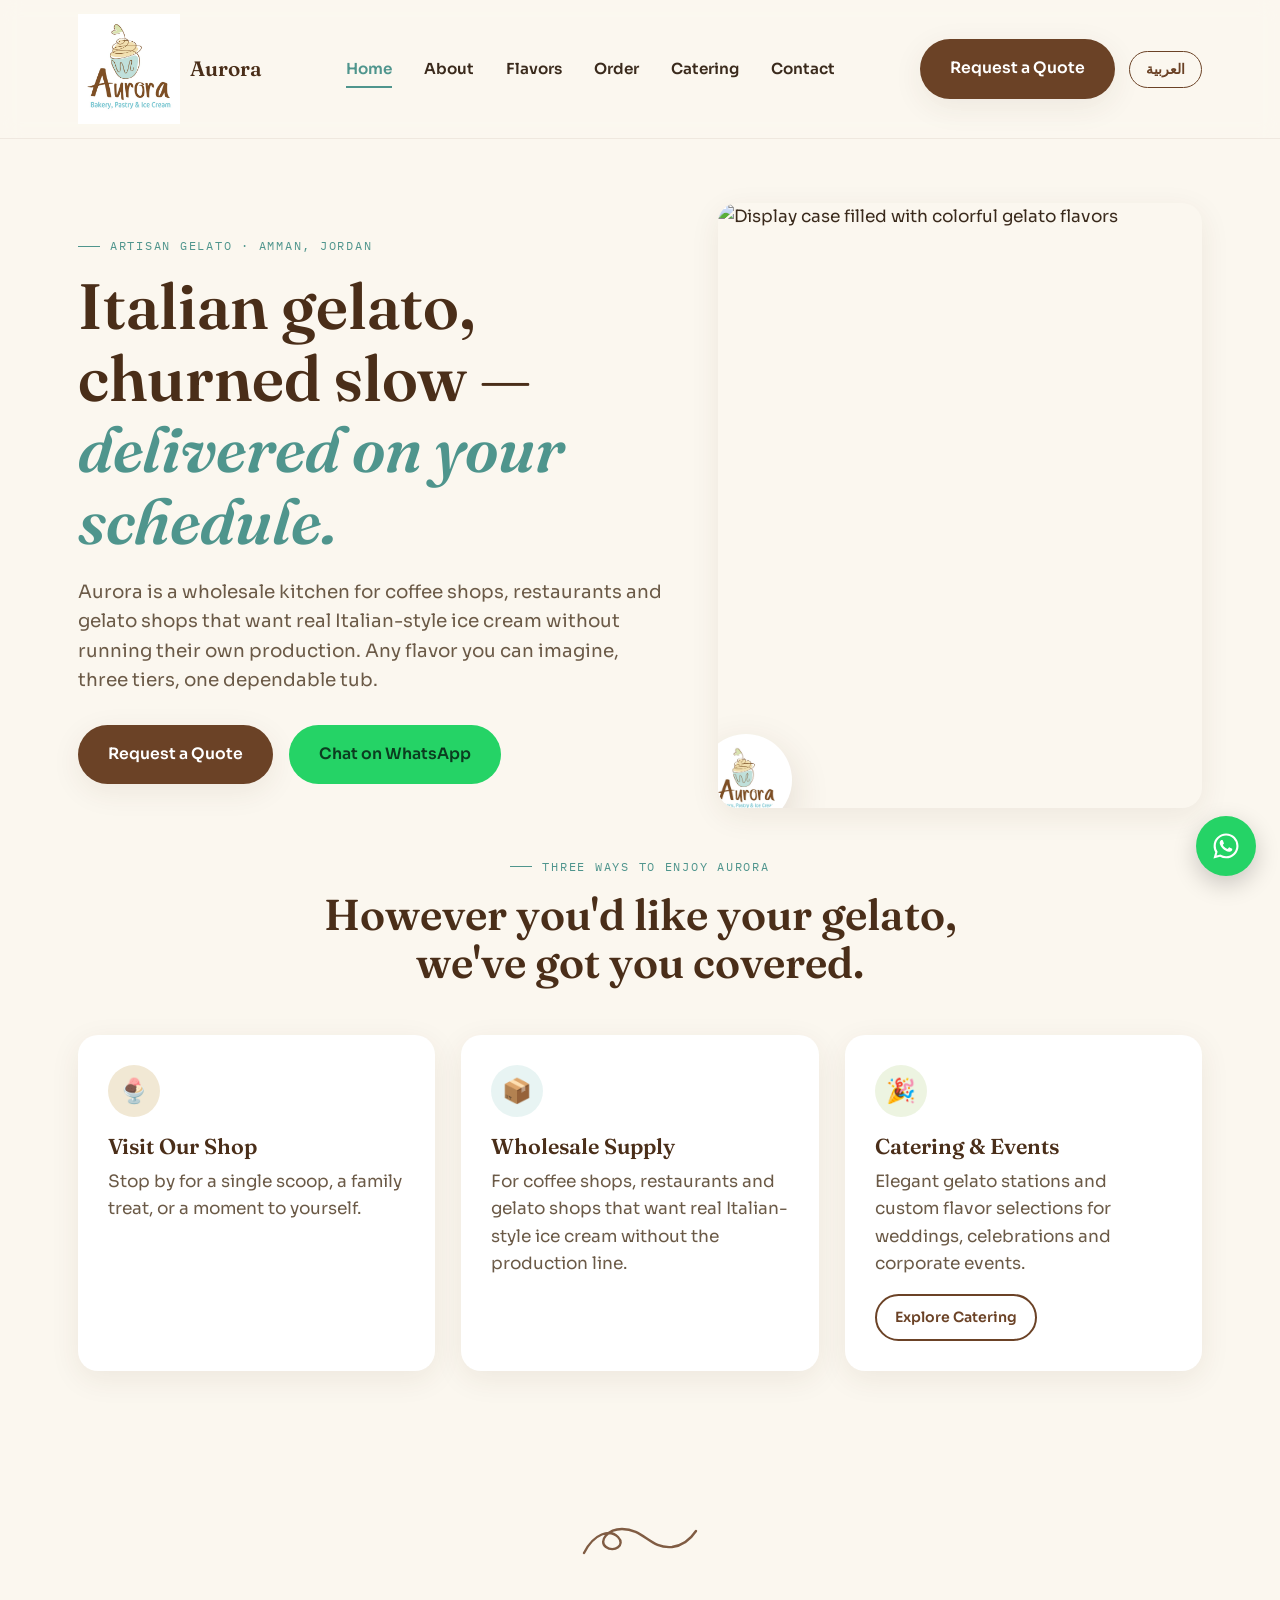
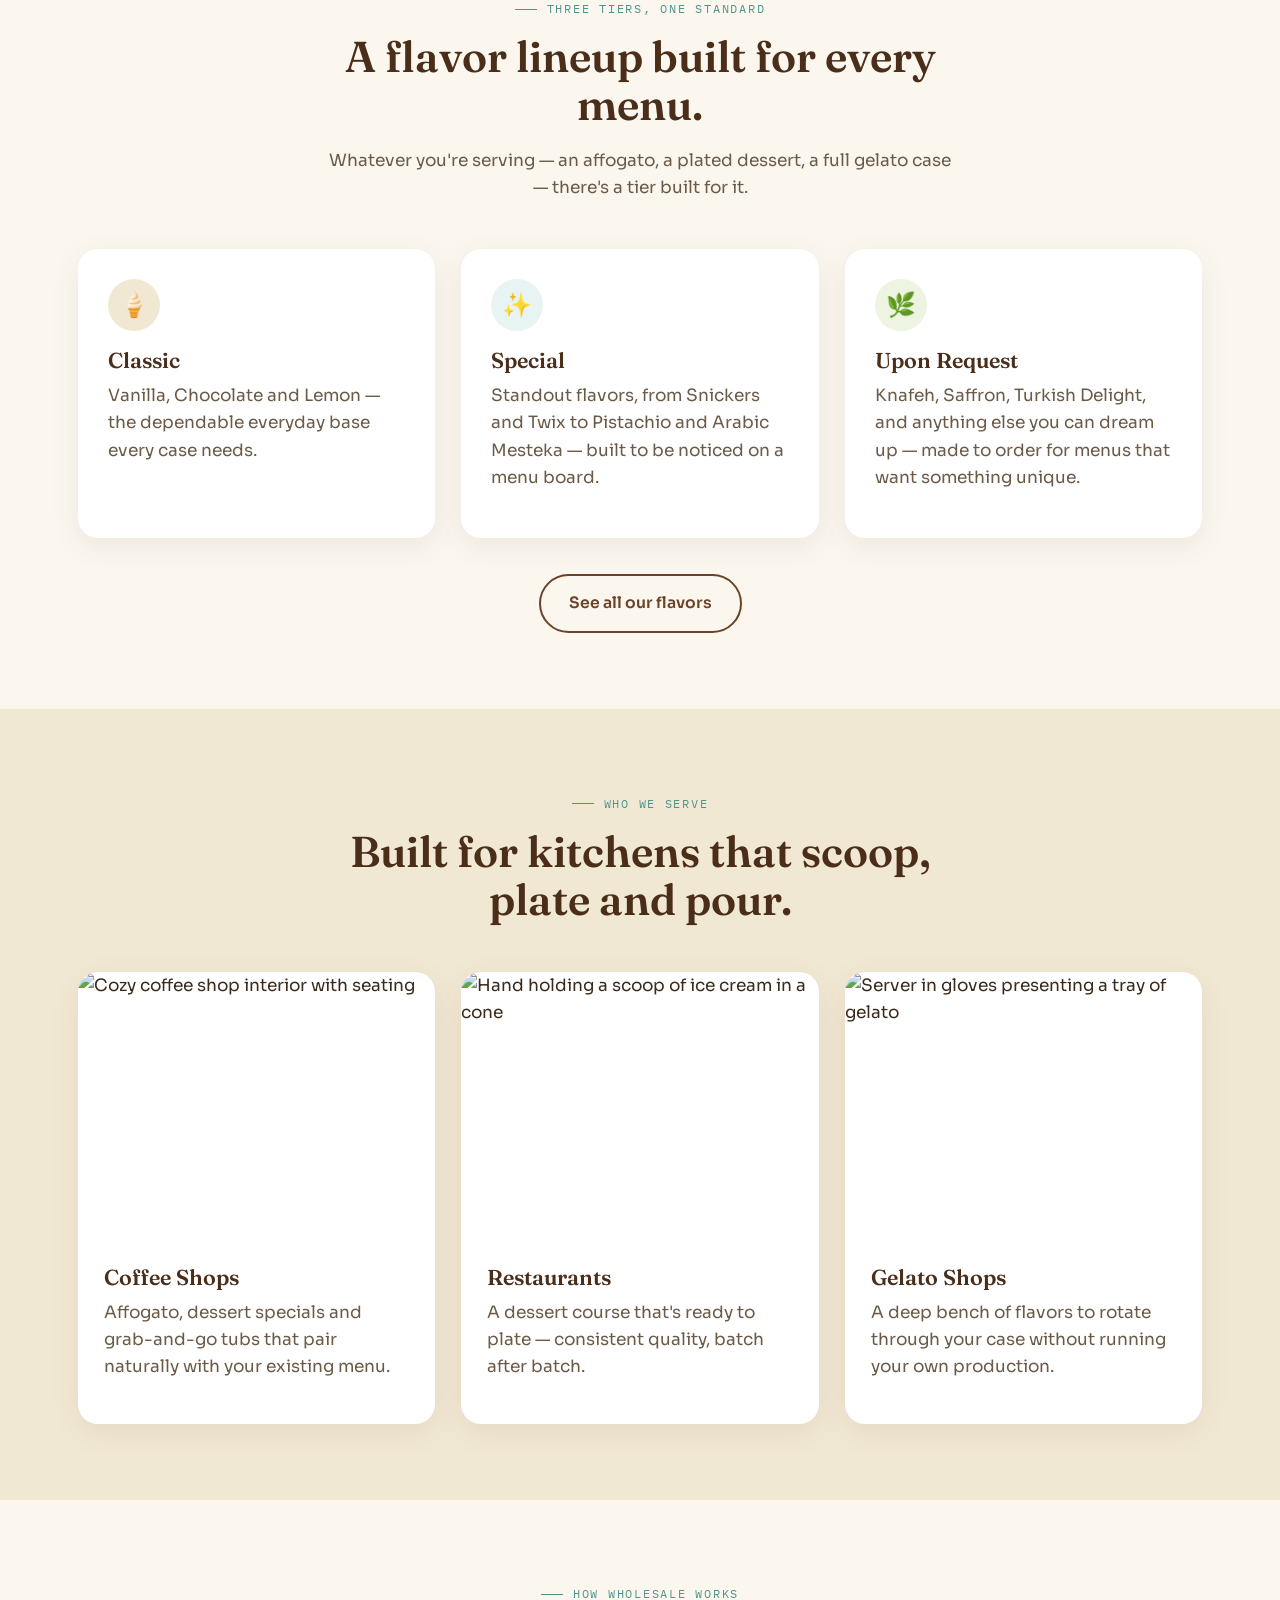
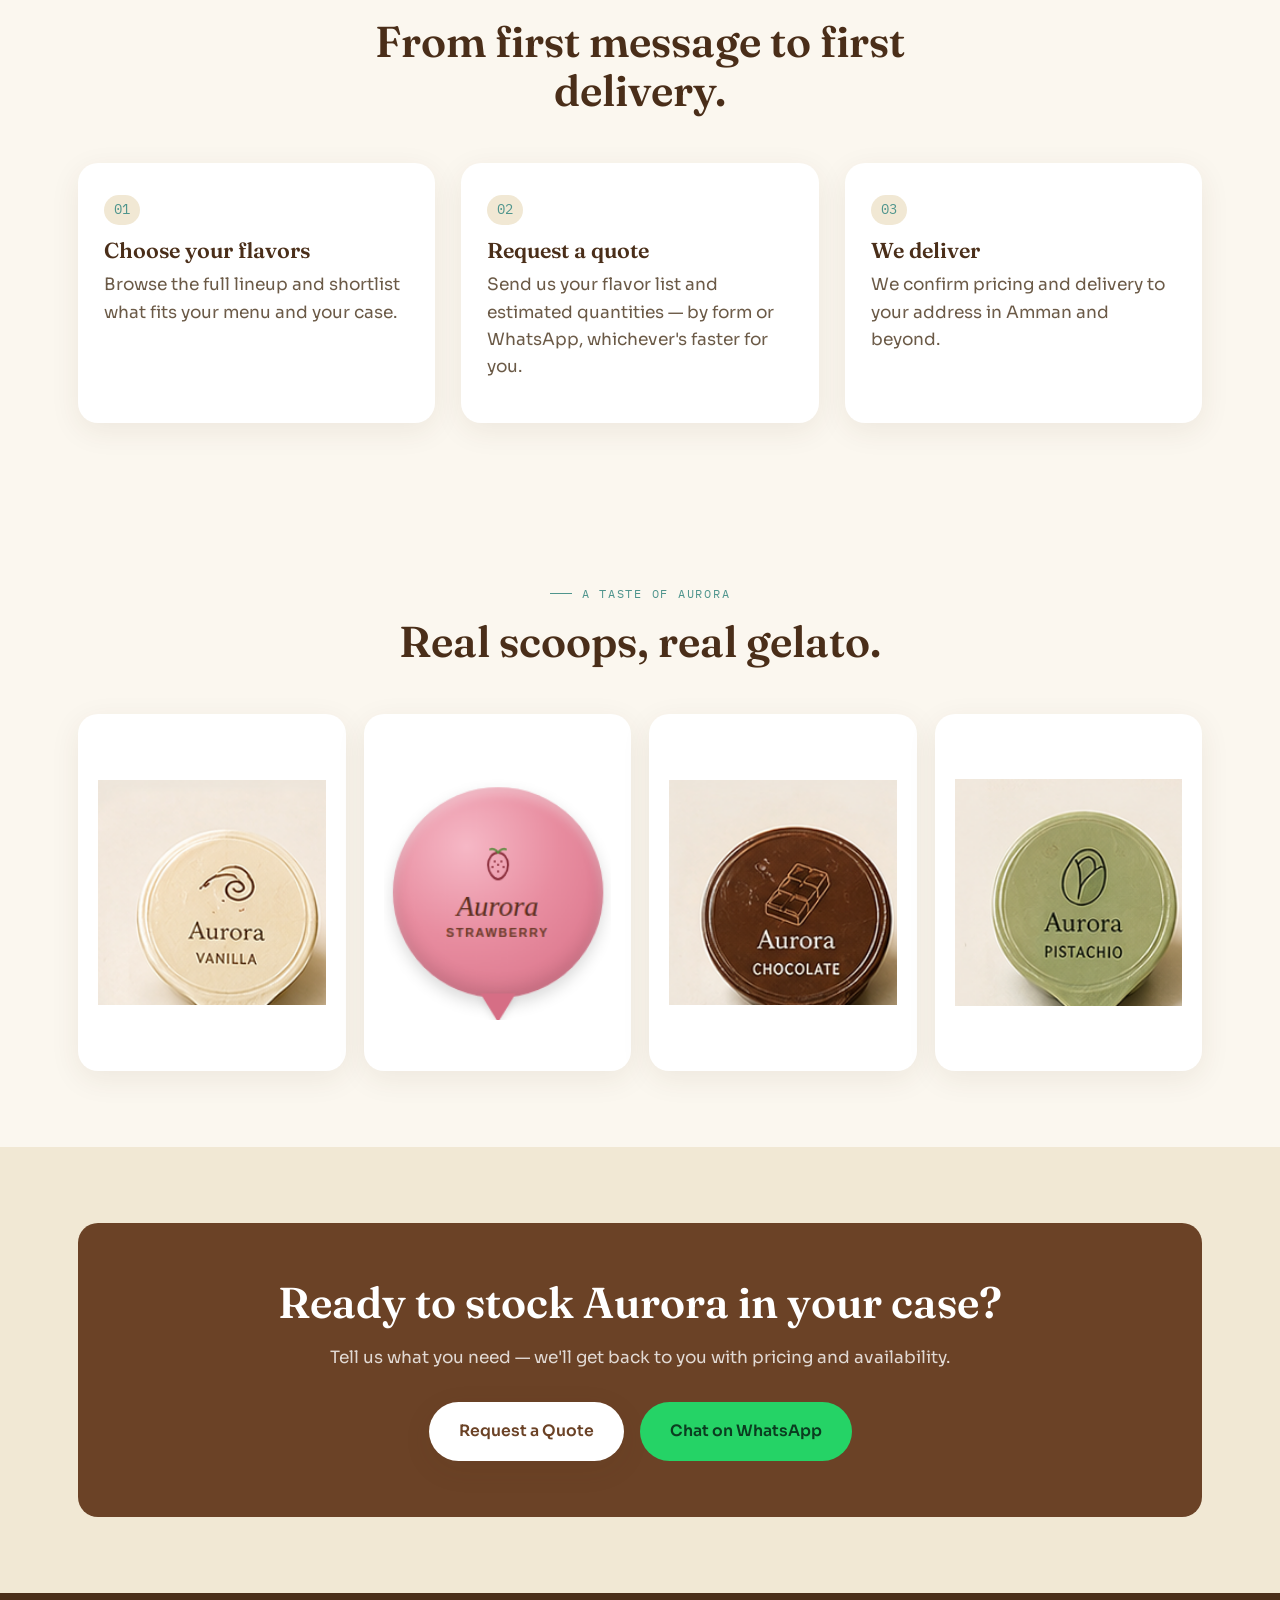
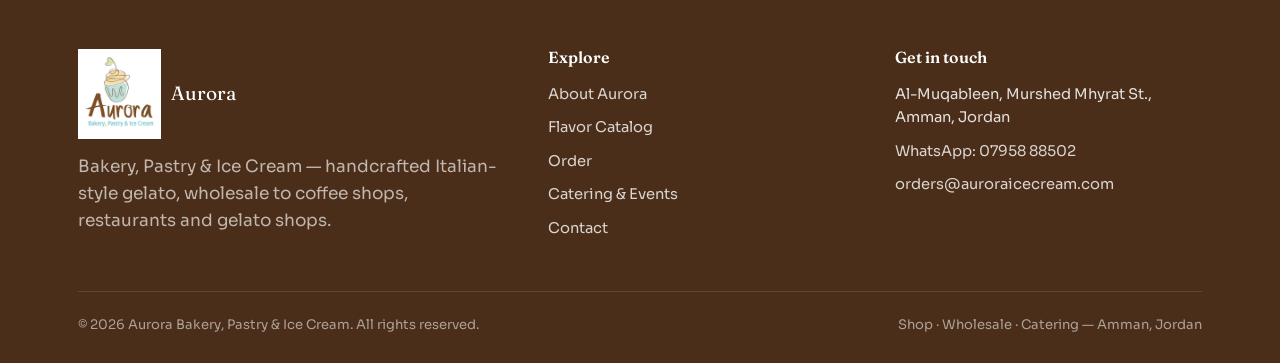
==== commit 97cded7a: "CHANGE V5" ====
--- a/index.html
+++ b/index.html
@@ -180,10 +180,10 @@
       <h2 data-i18n="home.gallery.h2">Real scoops, real gelato.</h2>
     </div>
     <div class="gallery-grid">
-      <div class="photo-panel"><img src="https://images.unsplash.com/photo-1497034825429-c343d7c6a68f?auto=format&fit=crop&w=600&q=80" alt="Strawberry ice cream on a cone"></div>
-      <div class="photo-panel"><img src="https://images.unsplash.com/photo-1593558159516-d0be2a960c52?auto=format&fit=crop&w=600&q=80" alt="Ice cream with strawberry on a cone"></div>
-      <div class="photo-panel"><img src="https://images.unsplash.com/photo-1562790879-dfde82829db0?auto=format&fit=crop&w=600&q=80" alt="Rich chocolate ice cream"></div>
-      <div class="photo-panel"><img src="https://images.unsplash.com/photo-1567206563064-6f60f40a2b57?auto=format&fit=crop&w=600&q=80" alt="A colorful variety of ice creams"></div>
+      <div class="photo-panel" style="background:white;display:flex;align-items:center;justify-content:center;padding:20px"><img src="assets/flavor-photos/cl-01-vanilla.png" alt="Aurora Vanilla scoop" style="width:100%;height:auto;object-fit:contain"></div>
+      <div class="photo-panel" style="background:white;display:flex;align-items:center;justify-content:center;padding:20px"><img src="assets/flavor-photos/cl-04-strawberry.png" alt="Aurora Strawberry scoop" style="width:100%;height:auto;object-fit:contain"></div>
+      <div class="photo-panel" style="background:white;display:flex;align-items:center;justify-content:center;padding:20px"><img src="assets/flavor-photos/cl-02-chocolate.png" alt="Aurora Chocolate scoop" style="width:100%;height:auto;object-fit:contain"></div>
+      <div class="photo-panel" style="background:white;display:flex;align-items:center;justify-content:center;padding:20px"><img src="assets/flavor-photos/sp-04-pistachio.png" alt="Aurora Pistachio scoop" style="width:100%;height:auto;object-fit:contain"></div>
     </div>
   </div>
 </section>
--- a/css/main.css
+++ b/css/main.css
@@ -170,7 +170,7 @@
   font-size: 1.3rem;
   color: var(--brown-deep);
 }
-.brand img { height: 84px; width: auto; }
+.brand img { height: 110px; width: auto; }
 
 nav.primary-nav { display: flex; align-items: center; gap: 32px; }
 nav.primary-nav a {
@@ -573,7 +573,7 @@
 footer a { color: rgba(255,255,255,0.8); }
 footer a:hover { color: var(--gold); }
 .footer-brand { display: flex; align-items: center; gap: 10px; margin-bottom: 14px; }
-.footer-brand img { height: 70px; }
+.footer-brand img { height: 90px; }
 .footer-brand span { font-family: var(--font-display); font-size: 1.2rem; color: var(--white); }
 .footer-list { list-style: none; padding: 0; margin: 0; display: flex; flex-direction: column; gap: 10px; font-size: 0.92rem; }
 .footer-bottom {
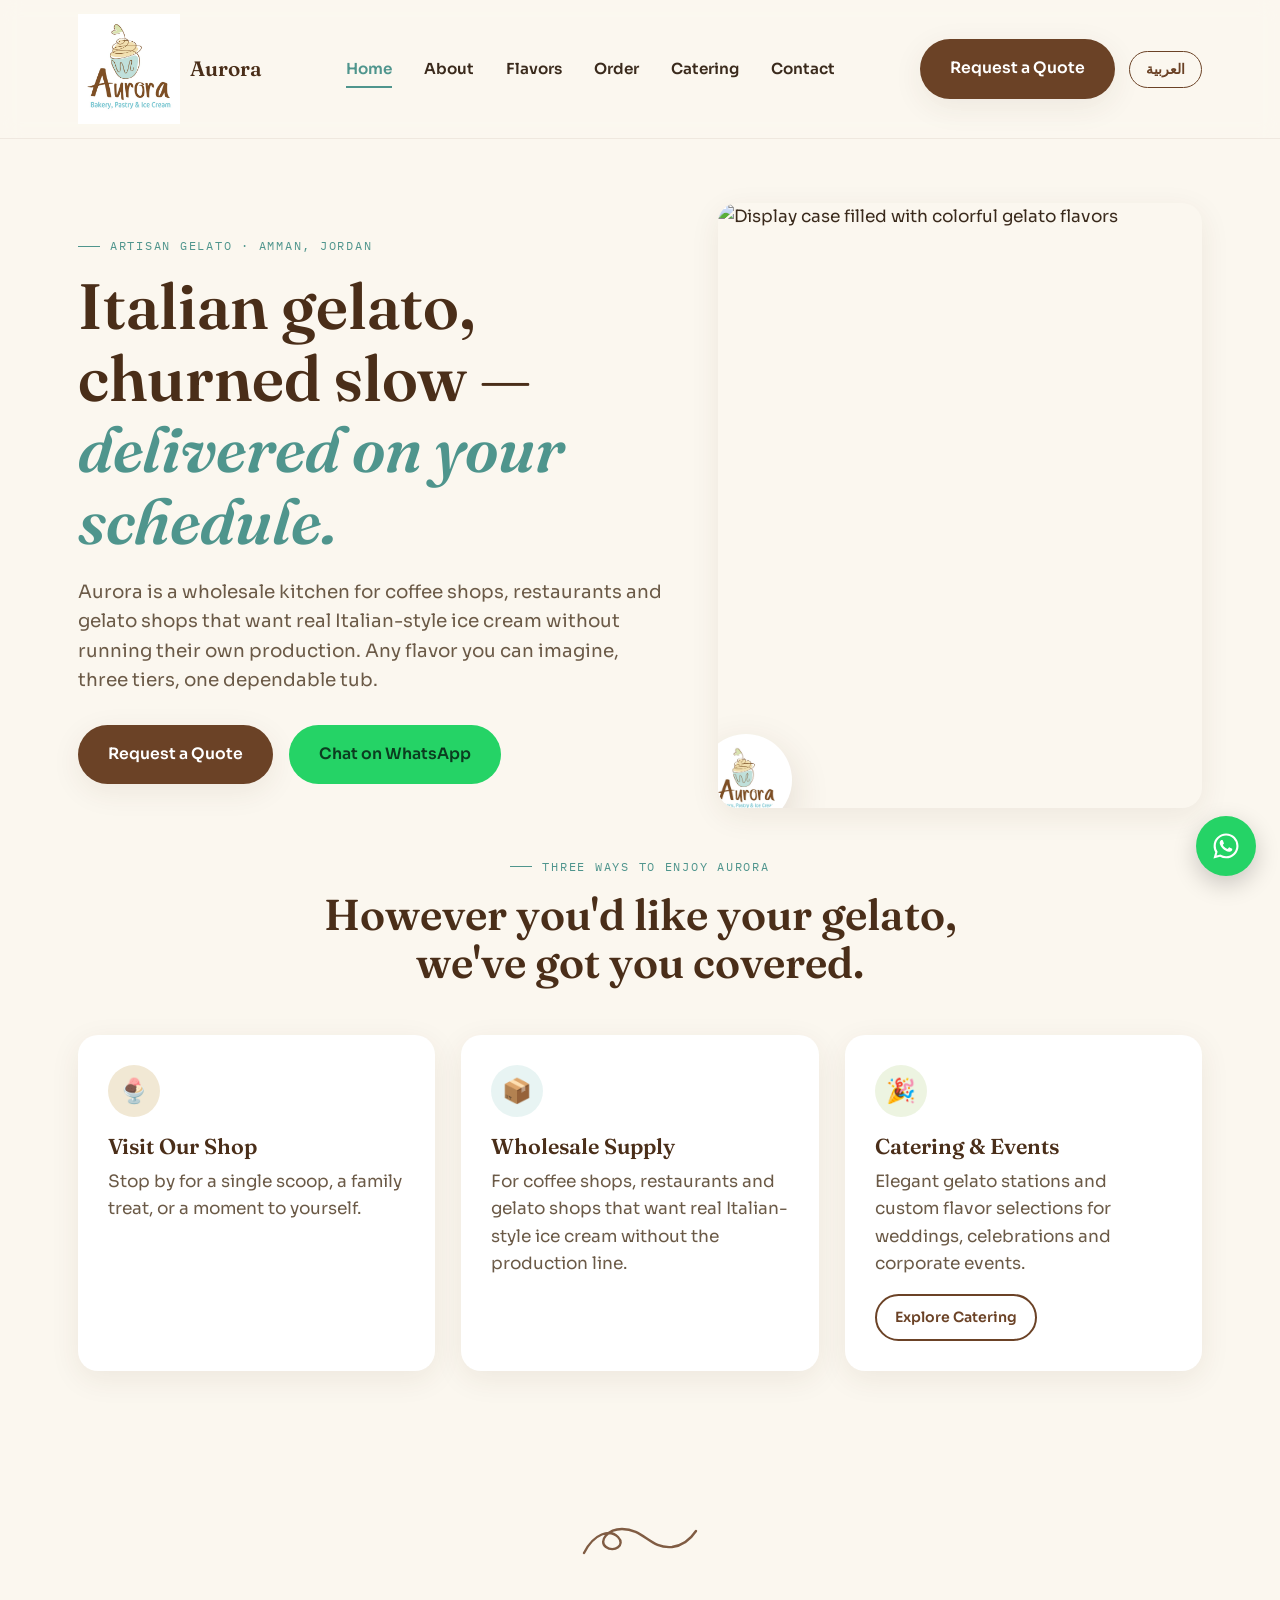
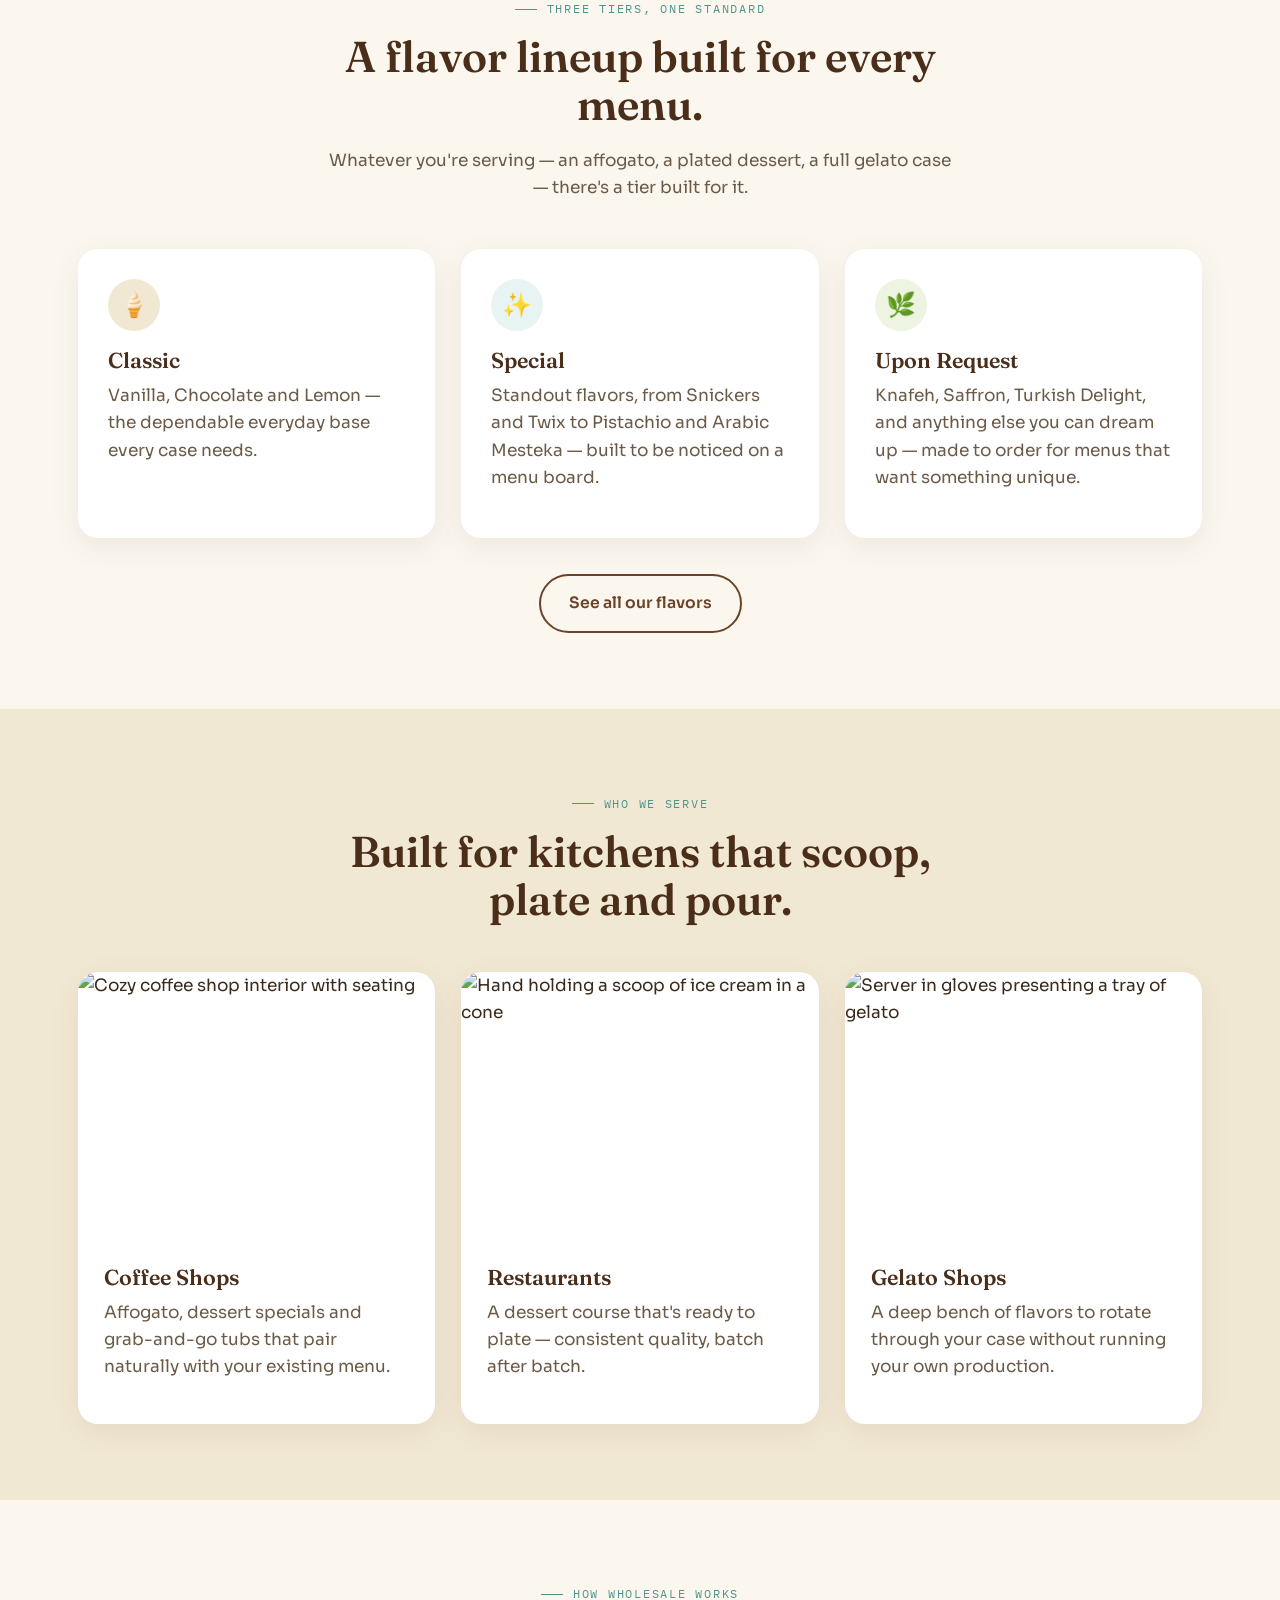
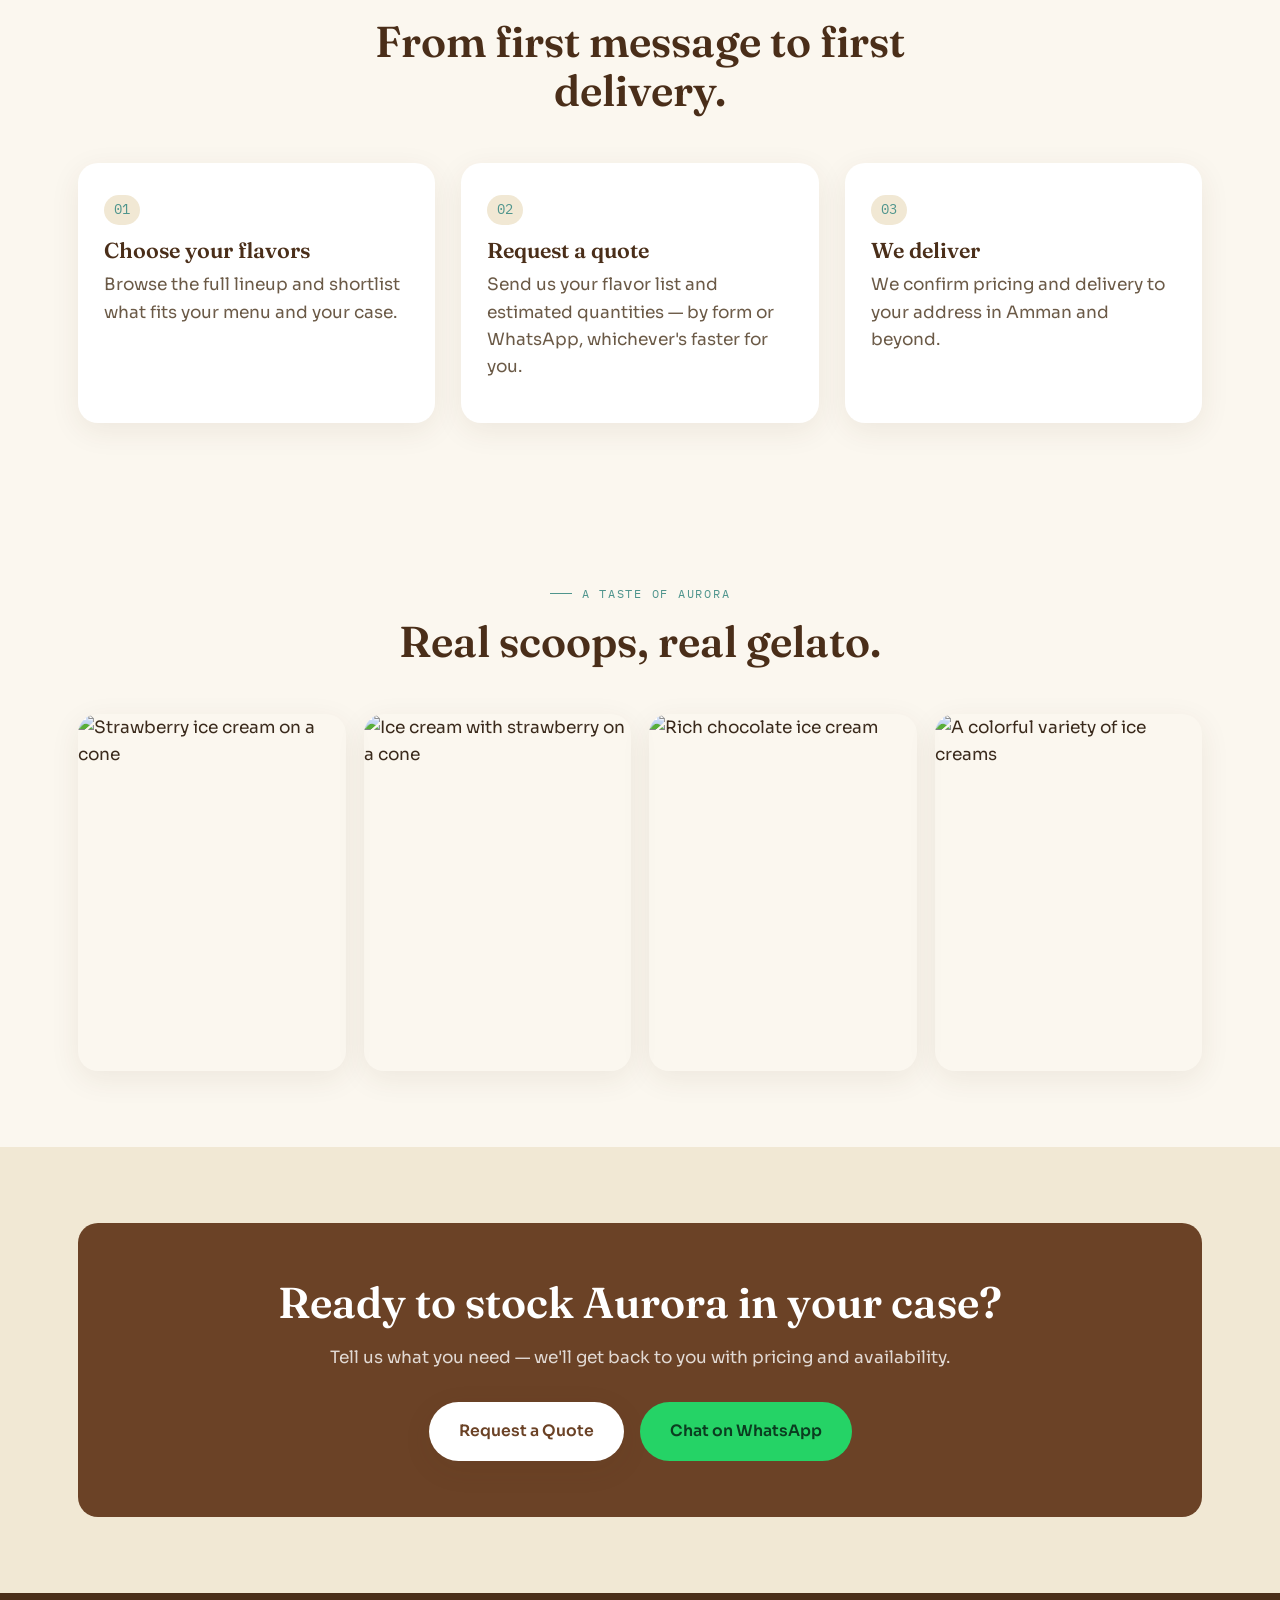
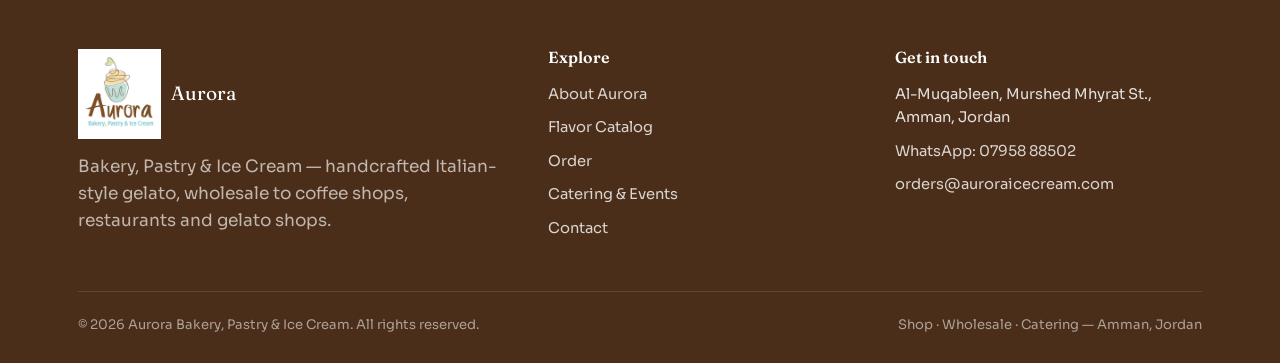
==== commit f76ba8c3: "CHANGE V6" ====
--- a/index.html
+++ b/index.html
@@ -180,10 +180,10 @@
       <h2 data-i18n="home.gallery.h2">Real scoops, real gelato.</h2>
     </div>
     <div class="gallery-grid">
-      <div class="photo-panel" style="background:white;display:flex;align-items:center;justify-content:center;padding:20px"><img src="assets/flavor-photos/cl-01-vanilla.png" alt="Aurora Vanilla scoop" style="width:100%;height:auto;object-fit:contain"></div>
-      <div class="photo-panel" style="background:white;display:flex;align-items:center;justify-content:center;padding:20px"><img src="assets/flavor-photos/cl-04-strawberry.png" alt="Aurora Strawberry scoop" style="width:100%;height:auto;object-fit:contain"></div>
-      <div class="photo-panel" style="background:white;display:flex;align-items:center;justify-content:center;padding:20px"><img src="assets/flavor-photos/cl-02-chocolate.png" alt="Aurora Chocolate scoop" style="width:100%;height:auto;object-fit:contain"></div>
-      <div class="photo-panel" style="background:white;display:flex;align-items:center;justify-content:center;padding:20px"><img src="assets/flavor-photos/sp-04-pistachio.png" alt="Aurora Pistachio scoop" style="width:100%;height:auto;object-fit:contain"></div>
+      <div class="photo-panel"><img src="https://images.unsplash.com/photo-1497034825429-c343d7c6a68f?auto=format&fit=crop&w=600&q=80" alt="Strawberry ice cream on a cone"></div>
+      <div class="photo-panel"><img src="https://images.unsplash.com/photo-1593558159516-d0be2a960c52?auto=format&fit=crop&w=600&q=80" alt="Ice cream with strawberry on a cone"></div>
+      <div class="photo-panel"><img src="https://images.unsplash.com/photo-1562790879-dfde82829db0?auto=format&fit=crop&w=600&q=80" alt="Rich chocolate ice cream"></div>
+      <div class="photo-panel"><img src="https://images.unsplash.com/photo-1567206563064-6f60f40a2b57?auto=format&fit=crop&w=600&q=80" alt="A colorful variety of ice creams"></div>
     </div>
   </div>
 </section>
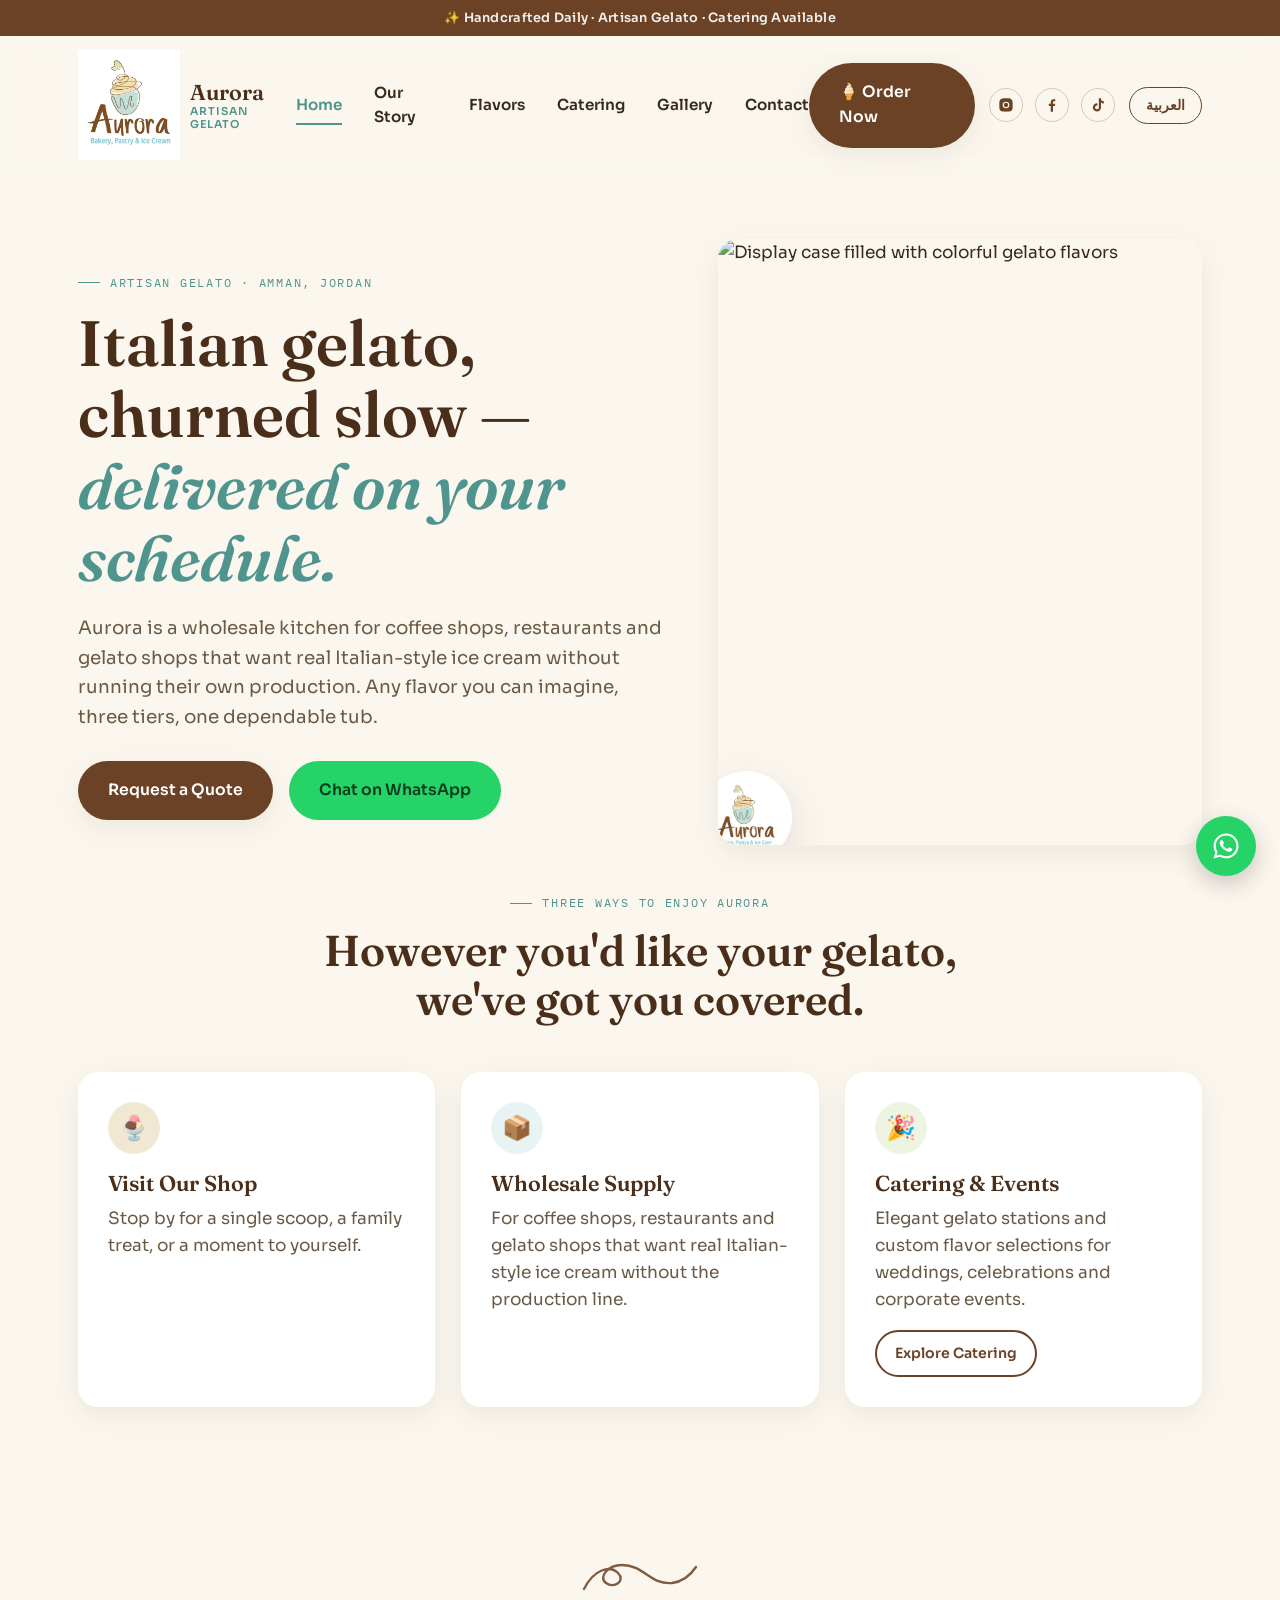
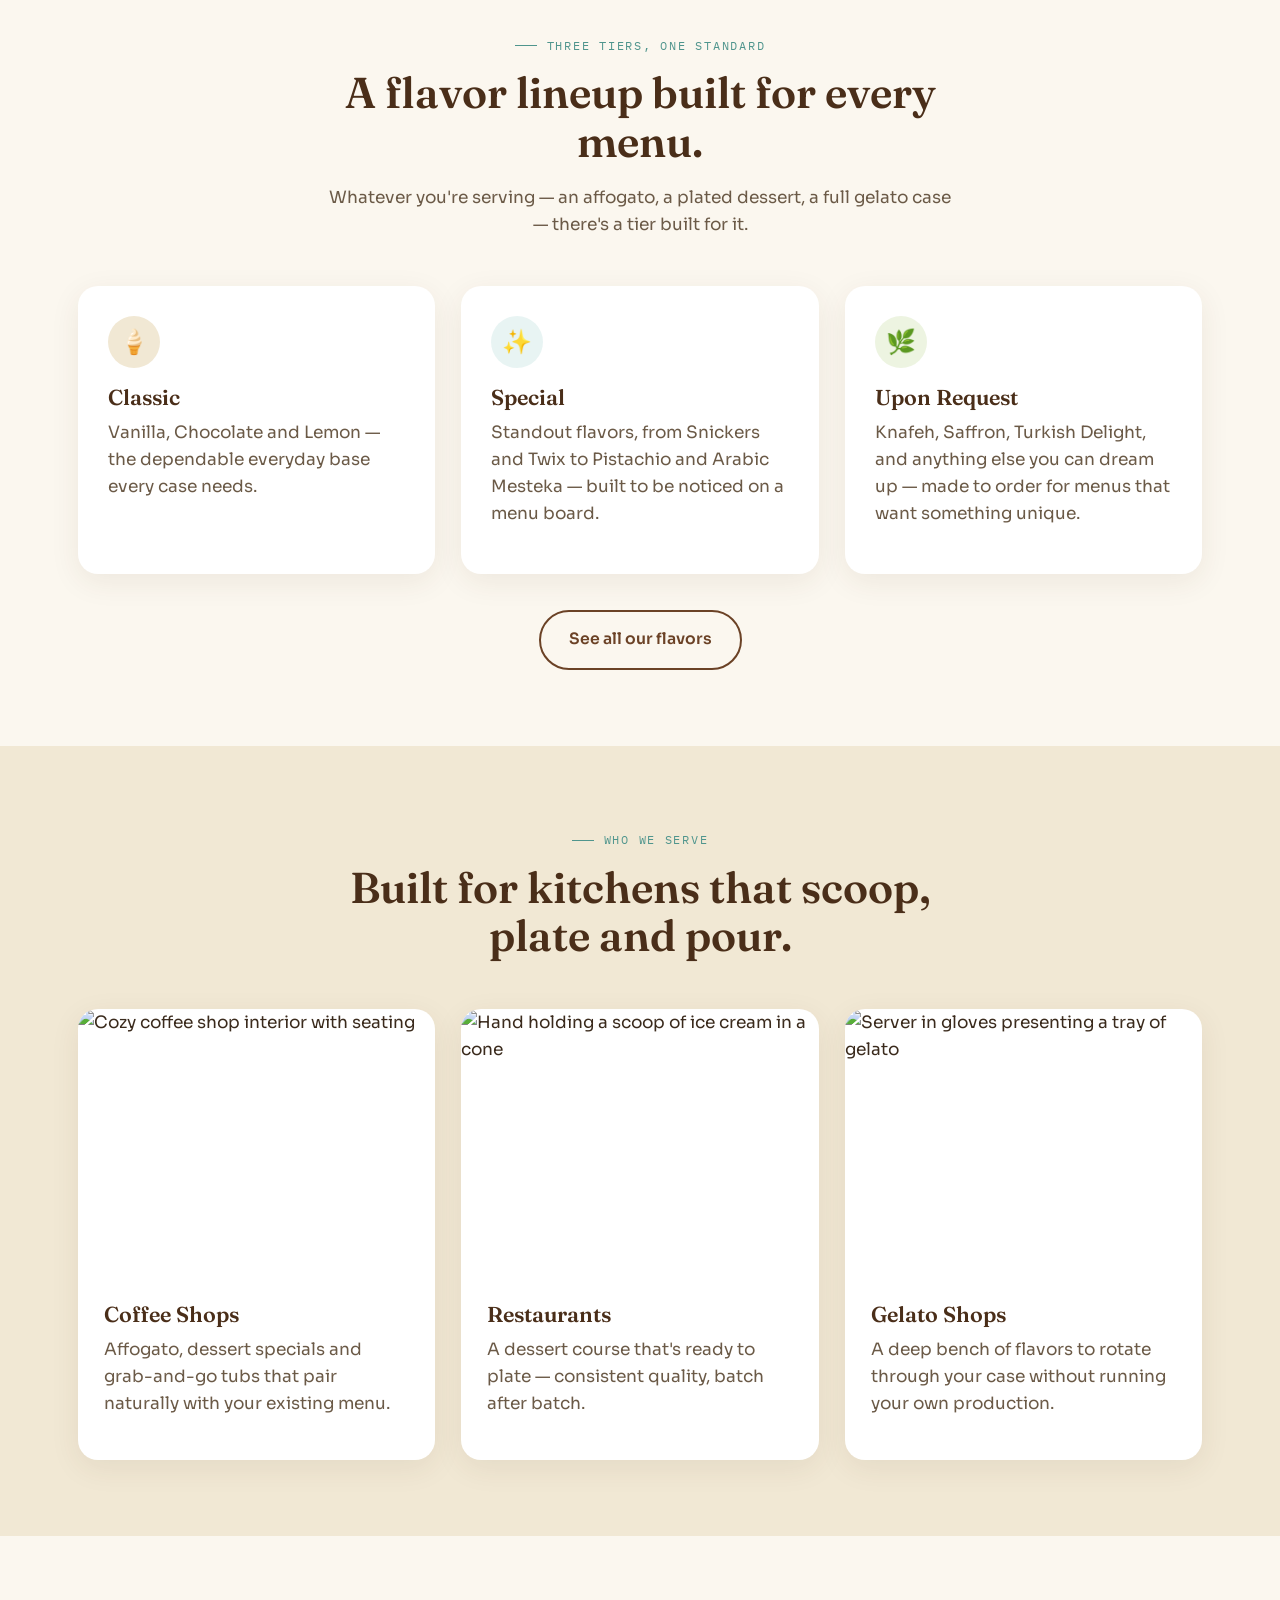
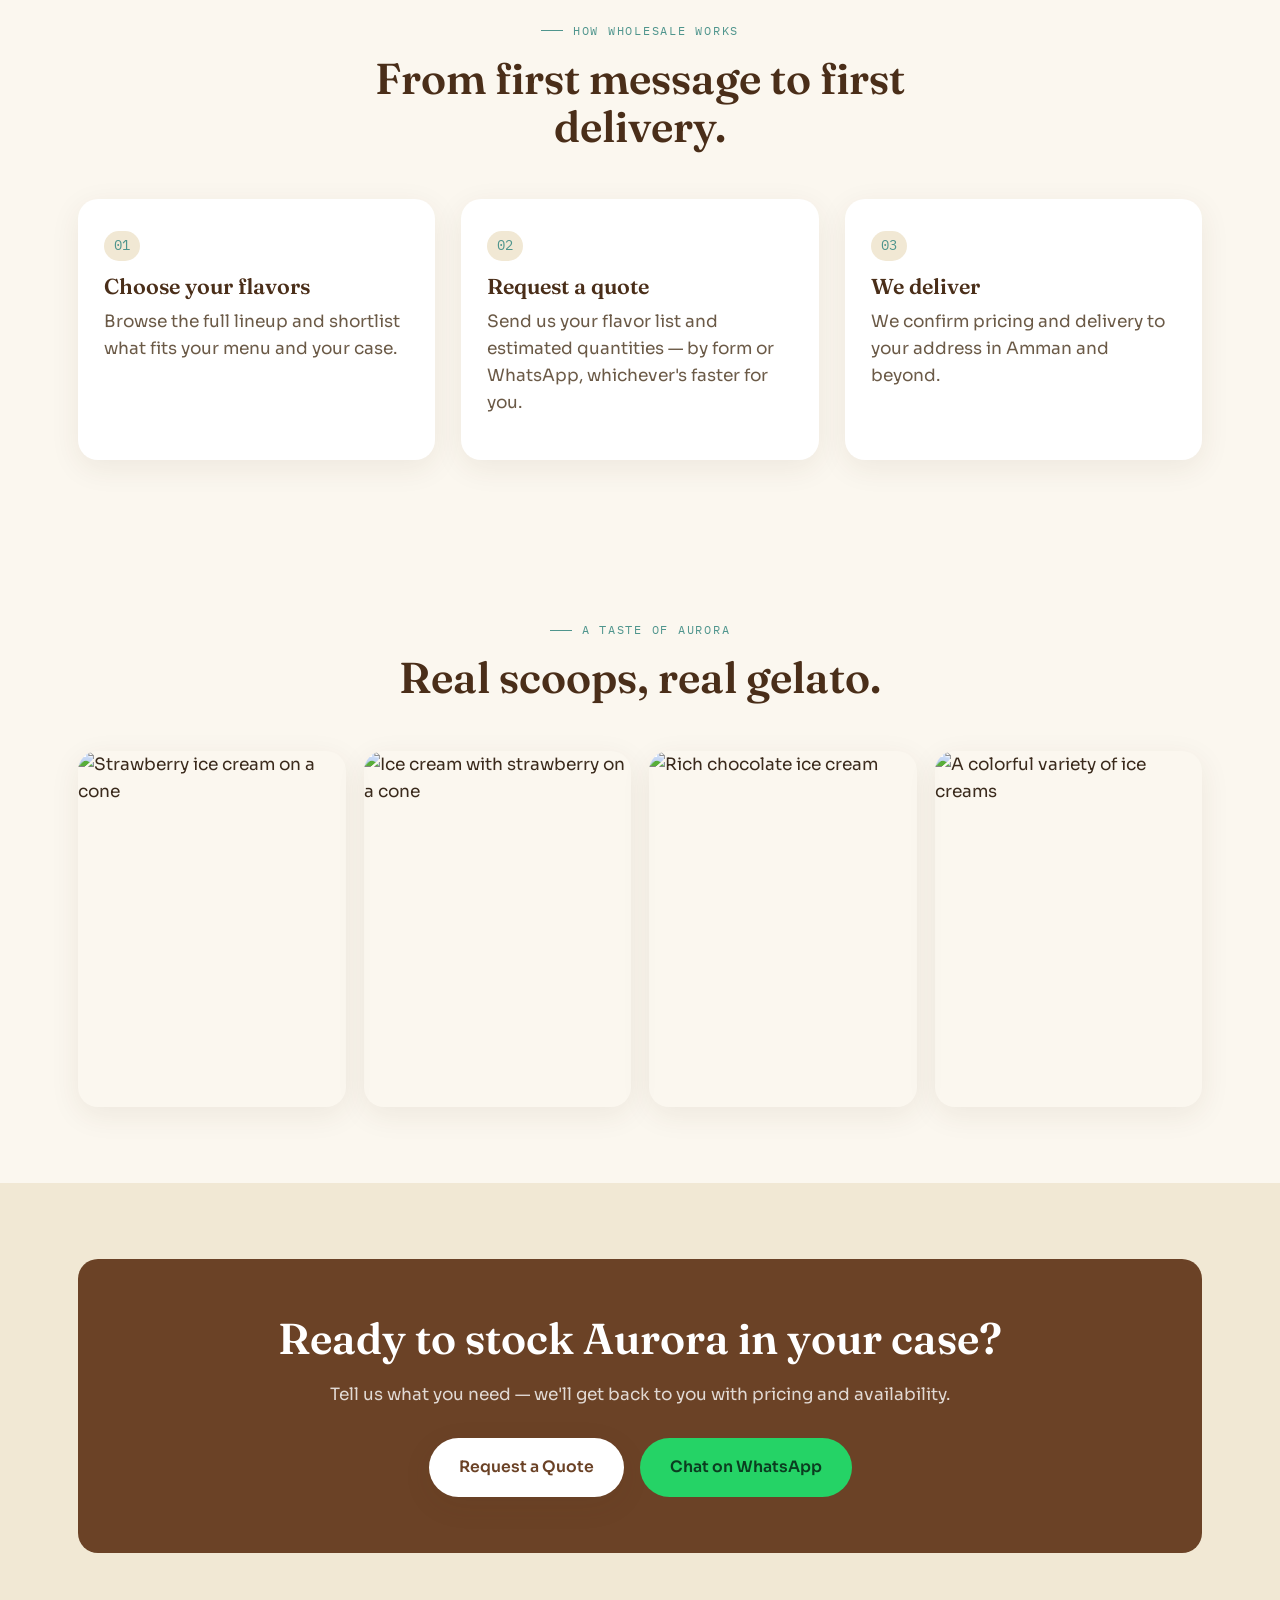
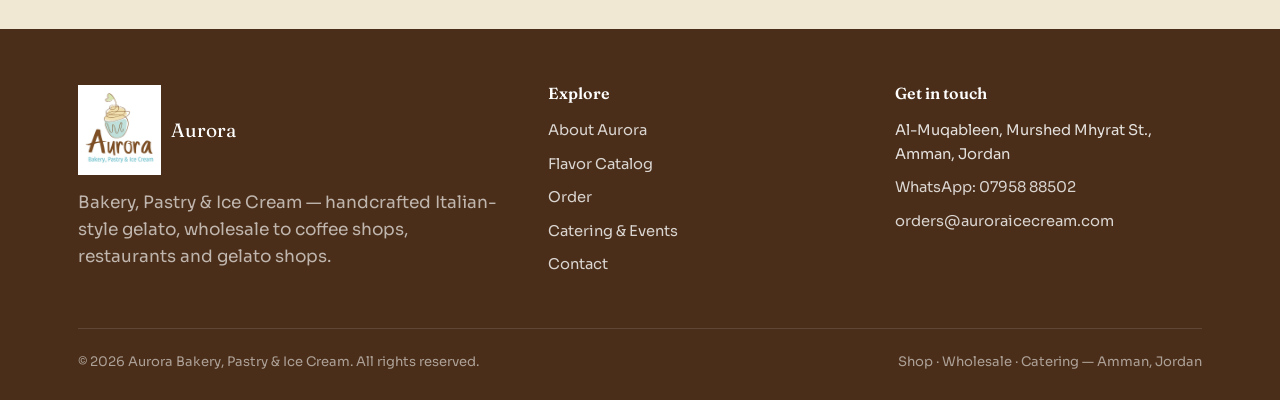
==== commit a705645c: "CHANGE V8" ====
--- a/index.html
+++ b/index.html
@@ -13,19 +13,25 @@
 </head>
 <body>
 
+<div class="announce-bar" data-i18n="announce.bar">✨ Handcrafted Daily · Artisan Gelato · Catering Available</div>
 <header class="site-header">
   <div class="nav-inner">
-    <a href="index.html" class="brand"><img src="assets/logo.jpg" alt="Aurora logo"> Aurora</a>
+    <a href="index.html" class="brand"><img src="assets/logo.jpg" alt="Aurora logo"><span class="brand-text"><span class="brand-name">Aurora</span><span class="brand-tagline" data-i18n="brand.tagline">Artisan Gelato</span></span></a>
     <nav class="primary-nav">
       <a href="index.html" class="active" data-i18n="nav.home">Home</a>
-      <a href="about.html" data-i18n="nav.about">About</a>
+      <a href="about.html" data-i18n="nav.about">Our Story</a>
       <a href="flavors.html" data-i18n="nav.flavors">Flavors</a>
-      <a href="order.html" data-i18n="nav.order">Order</a>
       <a href="catering.html" data-i18n="nav.catering">Catering</a>
+      <a href="gallery.html" data-i18n="nav.gallery">Gallery</a>
       <a href="contact.html" data-i18n="nav.contact">Contact</a>
     </nav>
     <div class="nav-cta">
-      <a href="order.html" class="btn btn-primary"><span class="btn-text" data-i18n="nav.cta.quote">Request a Quote</span></a>
+      <a href="order.html" class="btn btn-primary"><span class="btn-text" data-i18n="nav.cta.quote">🍦 Order Now</span></a>
+      <div class="social-icons">
+        <a href="#" aria-label="Instagram"><svg viewBox="0 0 24 24"><path d="M12 2c2.7 0 3.05.01 4.12.06 1.07.05 1.79.22 2.43.46.66.25 1.22.6 1.77 1.15.55.55.9 1.11 1.15 1.77.24.64.41 1.36.46 2.43.05 1.07.06 1.42.06 4.12s-.01 3.05-.06 4.12c-.05 1.07-.22 1.79-.46 2.43a4.9 4.9 0 0 1-1.15 1.77 4.9 4.9 0 0 1-1.77 1.15c-.64.24-1.36.41-2.43.46-1.07.05-1.42.06-4.12.06s-3.05-.01-4.12-.06c-1.07-.05-1.79-.22-2.43-.46a4.9 4.9 0 0 1-1.77-1.15 4.9 4.9 0 0 1-1.15-1.77c-.24-.64-.41-1.36-.46-2.43C2.01 15.05 2 14.7 2 12s.01-3.05.06-4.12c.05-1.07.22-1.79.46-2.43.25-.66.6-1.22 1.15-1.77A4.9 4.9 0 0 1 5.44 2.53c.64-.24 1.36-.41 2.43-.46C8.95 2.01 9.3 2 12 2zm0 5a5 5 0 1 0 0 10 5 5 0 0 0 0-10zm0 8.2a3.2 3.2 0 1 1 0-6.4 3.2 3.2 0 0 1 0 6.4zm5.2-8.4a1.17 1.17 0 1 1-2.34 0 1.17 1.17 0 0 1 2.34 0z"/></svg></a>
+        <a href="#" aria-label="Facebook"><svg viewBox="0 0 24 24"><path d="M13.5 22v-8.5h2.85l.43-3.31H13.5V8.06c0-.96.27-1.61 1.64-1.61h1.75V3.5c-.3-.04-1.34-.13-2.55-.13-2.52 0-4.25 1.54-4.25 4.36v2.44H7.24v3.31h2.85V22h3.41z"/></svg></a>
+        <a href="#" aria-label="TikTok"><svg viewBox="0 0 24 24"><path d="M16.5 2h-3.2v13.6a2.9 2.9 0 1 1-2.05-2.77V9.6a6.13 6.13 0 1 0 5.25 6.07V8.3a7.4 7.4 0 0 0 4.3 1.38V6.5a4.2 4.2 0 0 1-4.3-4.5z"/></svg></a>
+      </div>
       <button class="lang-toggle" data-i18n="lang.toggle">العربية</button>
       <button class="menu-toggle" aria-label="Toggle menu" aria-expanded="false"><span></span><span></span><span></span></button>
     </div>
--- a/css/main.css
+++ b/css/main.css
@@ -902,3 +902,92 @@
 }
 .gallery-grid .photo-panel { aspect-ratio: 3/4; }
 @media (max-width: 900px) { .gallery-grid { grid-template-columns: repeat(2, 1fr); } }
+
+/* =========================================================
+   HEADER UPGRADE: announcement bar, tagline, sticky-scroll,
+   social icons, gallery masonry
+   ========================================================= */
+
+/* ---------- Announcement bar ---------- */
+.announce-bar {
+  background: var(--brown);
+  color: rgba(255,255,255,0.92);
+  text-align: center;
+  font-size: 0.8rem;
+  font-weight: 600;
+  letter-spacing: 0.02em;
+  padding: 8px 16px;
+}
+
+/* ---------- Brand + tagline ---------- */
+.brand-text { display: flex; flex-direction: column; line-height: 1.15; }
+.brand-name { font-size: 1.35rem; }
+.brand-tagline {
+  font-family: var(--font-body);
+  font-size: 0.68rem;
+  font-weight: 600;
+  letter-spacing: 0.09em;
+  text-transform: uppercase;
+  color: var(--teal-deep);
+}
+
+/* ---------- Sticky header scroll transition ---------- */
+header.site-header {
+  transition: background 0.25s ease, box-shadow 0.25s ease, backdrop-filter 0.25s ease;
+}
+header.site-header.at-top {
+  background: rgba(251, 247, 239, 0.0);
+  border-bottom-color: transparent;
+  box-shadow: none;
+}
+header.site-header.scrolled {
+  background: rgba(251, 247, 239, 0.92);
+  box-shadow: 0 4px 20px rgba(74,46,25,0.08);
+}
+
+/* ---------- Social icons ---------- */
+.social-icons { display: flex; align-items: center; gap: 12px; }
+.social-icons a {
+  width: 34px; height: 34px;
+  border-radius: 50%;
+  display: flex; align-items: center; justify-content: center;
+  color: var(--brown);
+  border: 1.5px solid rgba(107,66,38,0.25);
+  transition: 0.18s ease;
+}
+.social-icons a:hover { background: var(--brown); color: var(--white); border-color: var(--brown); }
+.social-icons svg { width: 16px; height: 16px; fill: currentColor; }
+
+/* ---------- Order Now button with icon ---------- */
+.btn-order-icon { font-size: 1rem; line-height: 1; }
+
+/* ---------- Gallery masonry ---------- */
+.gallery-section-title {
+  font-family: var(--font-mono);
+  font-size: 0.78rem;
+  letter-spacing: 0.1em;
+  text-transform: uppercase;
+  color: var(--teal-deep);
+  margin: 40px 0 16px;
+}
+.gallery-section-title:first-child { margin-top: 0; }
+.masonry-row { display: grid; gap: 14px; grid-auto-flow: column; grid-auto-columns: 1fr; margin-bottom: 14px; }
+.masonry-row img {
+  width: 100%; height: 100%;
+  object-fit: cover;
+  border-radius: var(--radius-sm);
+  box-shadow: var(--shadow);
+  aspect-ratio: 4/5;
+}
+.masonry-row.wide img { aspect-ratio: 4/3; }
+@media (max-width: 800px) {
+  .masonry-row { grid-auto-flow: row; grid-template-columns: repeat(2, 1fr); }
+}
+
+/* ---------- RTL support for header upgrade ---------- */
+[dir="rtl"] .brand-text { align-items: flex-end; }
+[dir="rtl"] .social-icons { flex-direction: row-reverse; }
+[dir="rtl"] .masonry-row { direction: rtl; }
+@media (max-width: 860px) {
+  .social-icons { display: none; }
+}
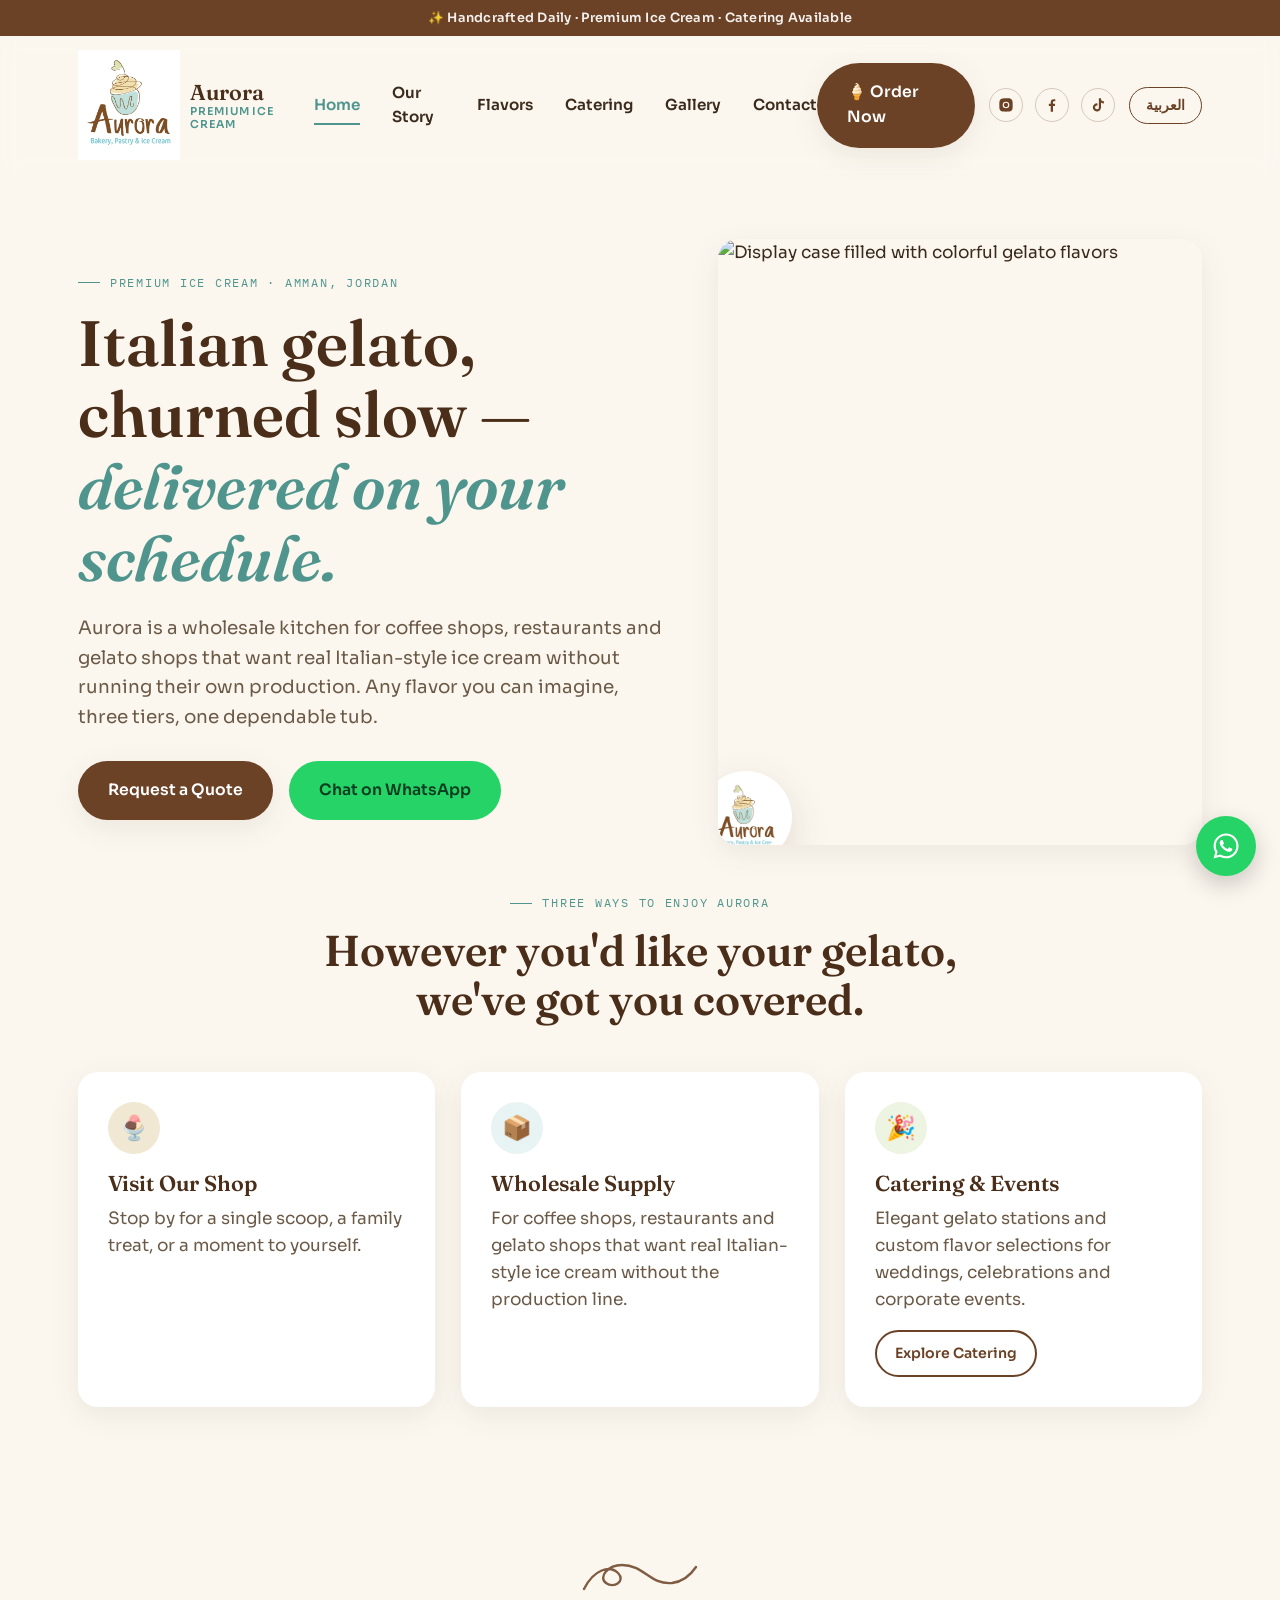
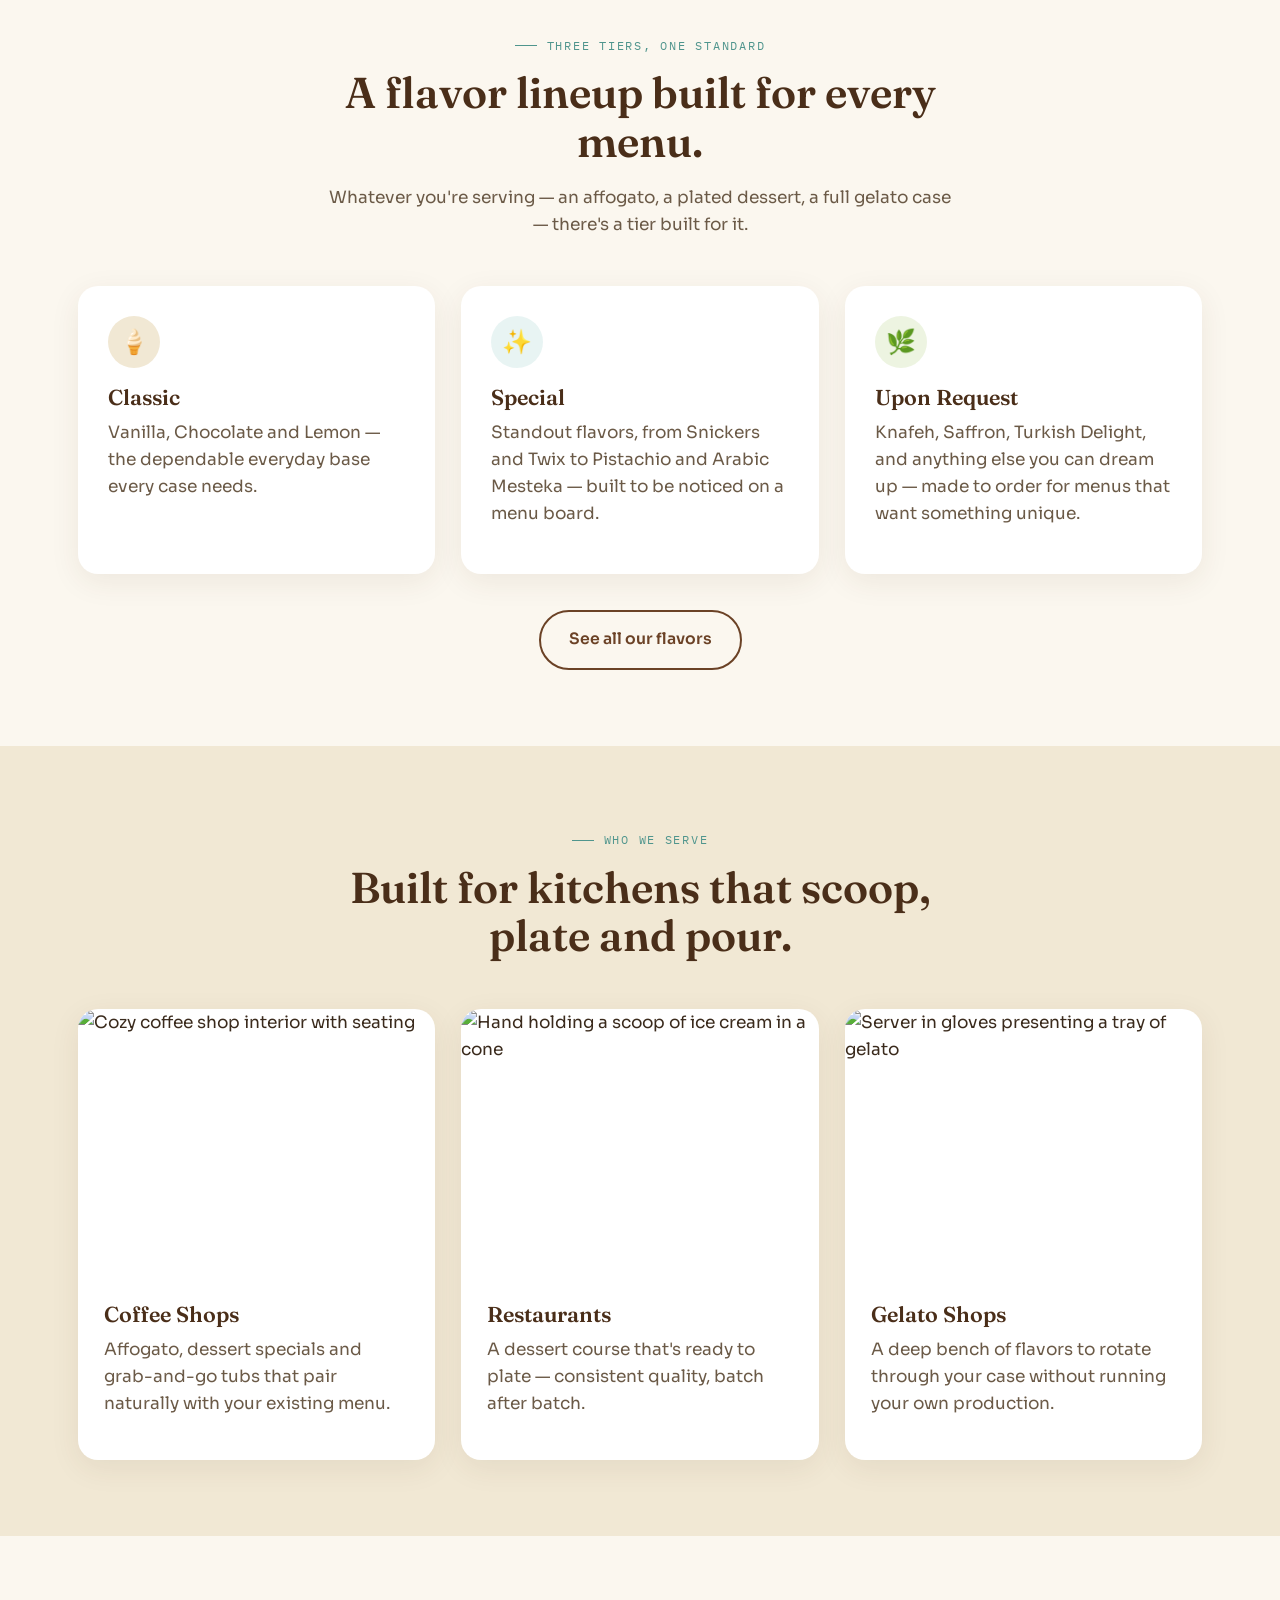
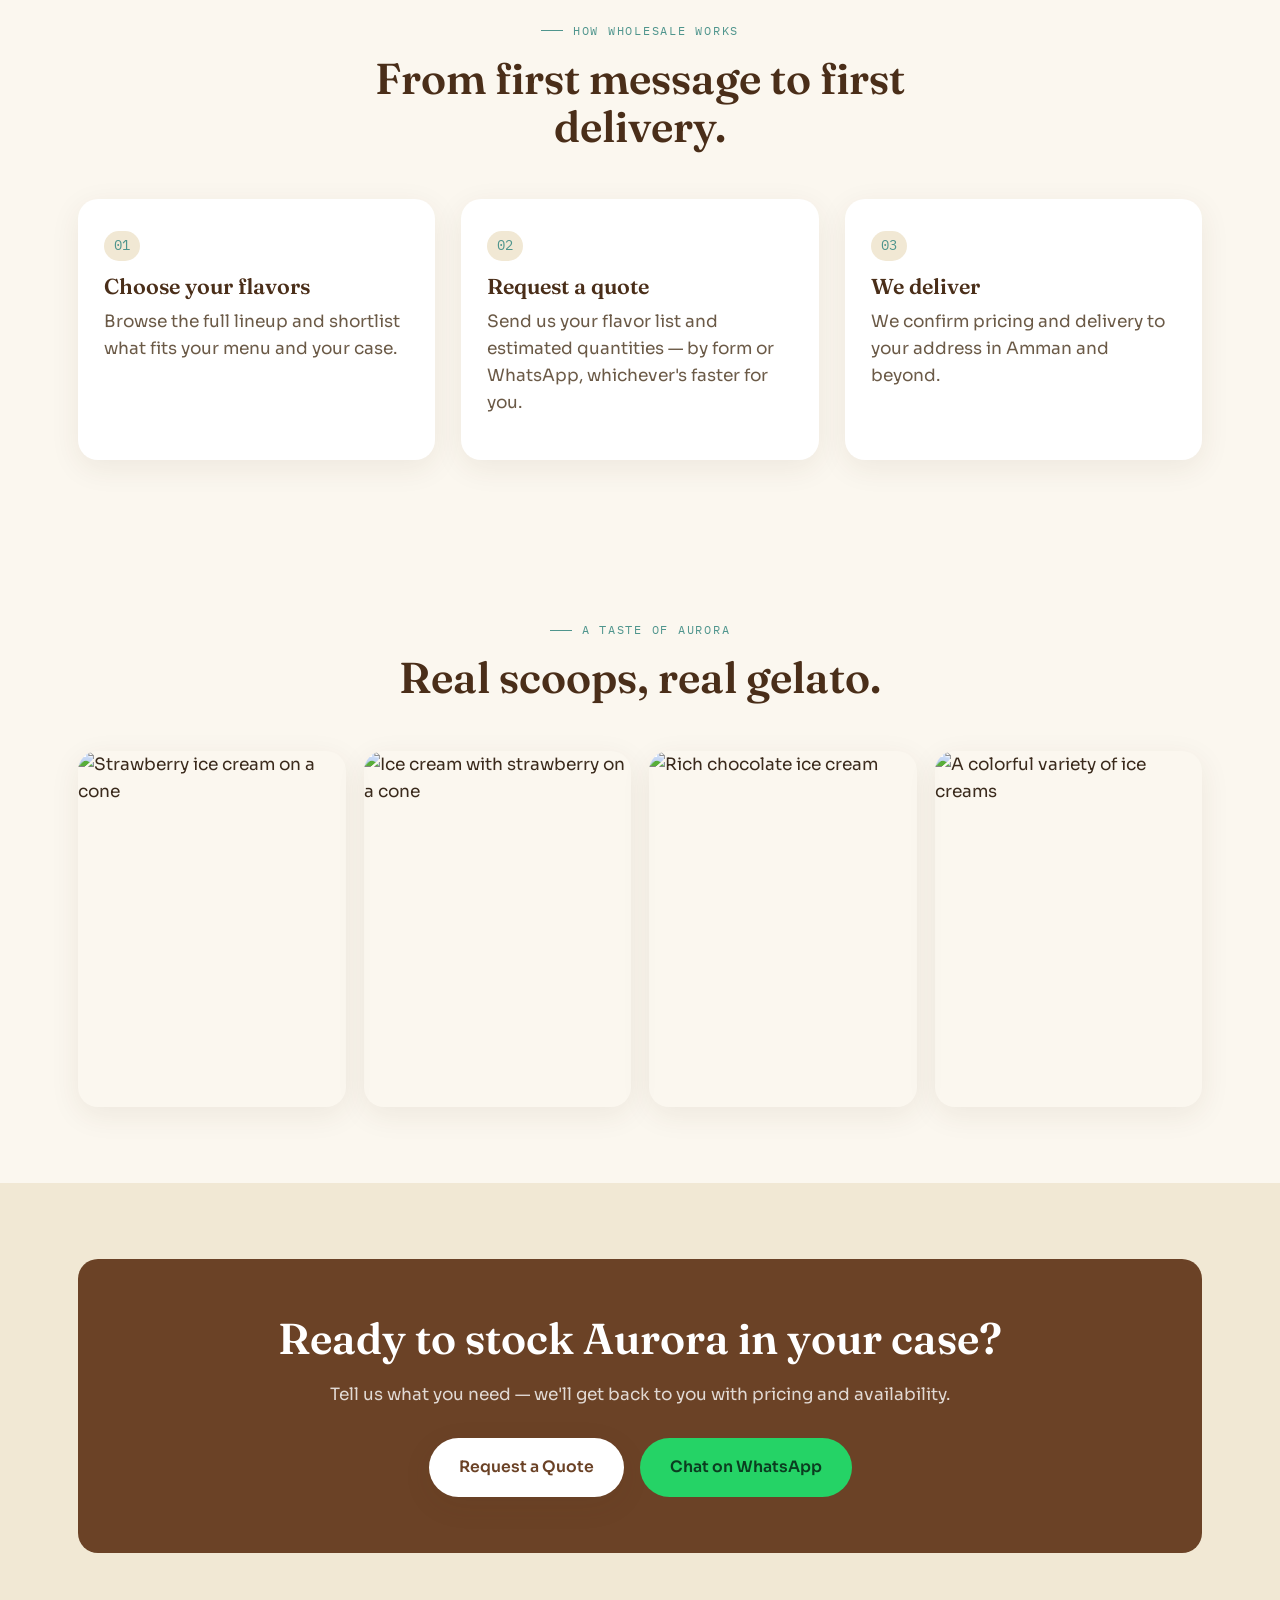
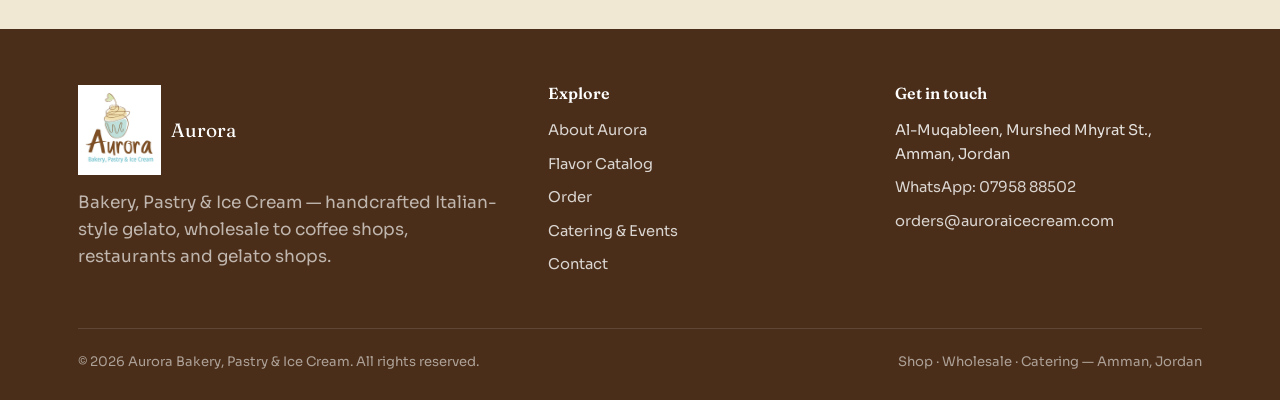
==== commit 4a1828af: "CHANGE V10" ====
--- a/index.html
+++ b/index.html
@@ -13,10 +13,10 @@
 </head>
 <body>
 
-<div class="announce-bar" data-i18n="announce.bar">✨ Handcrafted Daily · Artisan Gelato · Catering Available</div>
+<div class="announce-bar" data-i18n="announce.bar">✨ Handcrafted Daily · Premium Ice Cream · Catering Available</div>
 <header class="site-header">
   <div class="nav-inner">
-    <a href="index.html" class="brand"><img src="assets/logo.jpg" alt="Aurora logo"><span class="brand-text"><span class="brand-name">Aurora</span><span class="brand-tagline" data-i18n="brand.tagline">Artisan Gelato</span></span></a>
+    <a href="index.html" class="brand"><img src="assets/logo.jpg" alt="Aurora logo"><span class="brand-text"><span class="brand-name">Aurora</span><span class="brand-tagline" data-i18n="brand.tagline">Premium Ice Cream</span></span></a>
     <nav class="primary-nav">
       <a href="index.html" class="active" data-i18n="nav.home">Home</a>
       <a href="about.html" data-i18n="nav.about">Our Story</a>
@@ -28,8 +28,8 @@
     <div class="nav-cta">
       <a href="order.html" class="btn btn-primary"><span class="btn-text" data-i18n="nav.cta.quote">🍦 Order Now</span></a>
       <div class="social-icons">
-        <a href="#" aria-label="Instagram"><svg viewBox="0 0 24 24"><path d="M12 2c2.7 0 3.05.01 4.12.06 1.07.05 1.79.22 2.43.46.66.25 1.22.6 1.77 1.15.55.55.9 1.11 1.15 1.77.24.64.41 1.36.46 2.43.05 1.07.06 1.42.06 4.12s-.01 3.05-.06 4.12c-.05 1.07-.22 1.79-.46 2.43a4.9 4.9 0 0 1-1.15 1.77 4.9 4.9 0 0 1-1.77 1.15c-.64.24-1.36.41-2.43.46-1.07.05-1.42.06-4.12.06s-3.05-.01-4.12-.06c-1.07-.05-1.79-.22-2.43-.46a4.9 4.9 0 0 1-1.77-1.15 4.9 4.9 0 0 1-1.15-1.77c-.24-.64-.41-1.36-.46-2.43C2.01 15.05 2 14.7 2 12s.01-3.05.06-4.12c.05-1.07.22-1.79.46-2.43.25-.66.6-1.22 1.15-1.77A4.9 4.9 0 0 1 5.44 2.53c.64-.24 1.36-.41 2.43-.46C8.95 2.01 9.3 2 12 2zm0 5a5 5 0 1 0 0 10 5 5 0 0 0 0-10zm0 8.2a3.2 3.2 0 1 1 0-6.4 3.2 3.2 0 0 1 0 6.4zm5.2-8.4a1.17 1.17 0 1 1-2.34 0 1.17 1.17 0 0 1 2.34 0z"/></svg></a>
-        <a href="#" aria-label="Facebook"><svg viewBox="0 0 24 24"><path d="M13.5 22v-8.5h2.85l.43-3.31H13.5V8.06c0-.96.27-1.61 1.64-1.61h1.75V3.5c-.3-.04-1.34-.13-2.55-.13-2.52 0-4.25 1.54-4.25 4.36v2.44H7.24v3.31h2.85V22h3.41z"/></svg></a>
+        <a href="https://www.instagram.com/auroraicecream.jo/" target="_blank" rel="noopener" aria-label="Instagram"><svg viewBox="0 0 24 24"><path d="M12 2c2.7 0 3.05.01 4.12.06 1.07.05 1.79.22 2.43.46.66.25 1.22.6 1.77 1.15.55.55.9 1.11 1.15 1.77.24.64.41 1.36.46 2.43.05 1.07.06 1.42.06 4.12s-.01 3.05-.06 4.12c-.05 1.07-.22 1.79-.46 2.43a4.9 4.9 0 0 1-1.15 1.77 4.9 4.9 0 0 1-1.77 1.15c-.64.24-1.36.41-2.43.46-1.07.05-1.42.06-4.12.06s-3.05-.01-4.12-.06c-1.07-.05-1.79-.22-2.43-.46a4.9 4.9 0 0 1-1.77-1.15 4.9 4.9 0 0 1-1.15-1.77c-.24-.64-.41-1.36-.46-2.43C2.01 15.05 2 14.7 2 12s.01-3.05.06-4.12c.05-1.07.22-1.79.46-2.43.25-.66.6-1.22 1.15-1.77A4.9 4.9 0 0 1 5.44 2.53c.64-.24 1.36-.41 2.43-.46C8.95 2.01 9.3 2 12 2zm0 5a5 5 0 1 0 0 10 5 5 0 0 0 0-10zm0 8.2a3.2 3.2 0 1 1 0-6.4 3.2 3.2 0 0 1 0 6.4zm5.2-8.4a1.17 1.17 0 1 1-2.34 0 1.17 1.17 0 0 1 2.34 0z"/></svg></a>
+        <a href="https://www.facebook.com/100029105186446" target="_blank" rel="noopener" aria-label="Facebook"><svg viewBox="0 0 24 24"><path d="M13.5 22v-8.5h2.85l.43-3.31H13.5V8.06c0-.96.27-1.61 1.64-1.61h1.75V3.5c-.3-.04-1.34-.13-2.55-.13-2.52 0-4.25 1.54-4.25 4.36v2.44H7.24v3.31h2.85V22h3.41z"/></svg></a>
         <a href="#" aria-label="TikTok"><svg viewBox="0 0 24 24"><path d="M16.5 2h-3.2v13.6a2.9 2.9 0 1 1-2.05-2.77V9.6a6.13 6.13 0 1 0 5.25 6.07V8.3a7.4 7.4 0 0 0 4.3 1.38V6.5a4.2 4.2 0 0 1-4.3-4.5z"/></svg></a>
       </div>
       <button class="lang-toggle" data-i18n="lang.toggle">العربية</button>
@@ -41,7 +41,7 @@
 <section class="hero">
   <div class="wrap hero-inner">
     <div>
-      <span class="eyebrow" data-i18n="home.eyebrow.brand">Artisan Gelato · Amman, Jordan</span>
+      <span class="eyebrow" data-i18n="home.eyebrow.brand">Premium Ice Cream · Amman, Jordan</span>
       <h1><span data-i18n="home.h1a">Italian gelato, churned slow —</span> <span class="italic-accent" data-i18n="home.h1b">delivered on your schedule.</span></h1>
       <p class="hero-lede" data-i18n="home.lede">Aurora is a wholesale kitchen for coffee shops, restaurants and gelato shops that want real Italian-style ice cream without running their own production. Any flavor you can imagine, three tiers, one dependable tub.</p>
       <div class="hero-actions">
--- a/css/main.css
+++ b/css/main.css
@@ -213,8 +213,8 @@
 
 @media (max-width: 860px) {
   nav.primary-nav {
-    position: fixed;
-    top: 72px; left: 0; right: 0;
+    position: absolute;
+    top: 100%; left: 0; right: 0;
     background: var(--cream);
     flex-direction: column;
     align-items: flex-start;
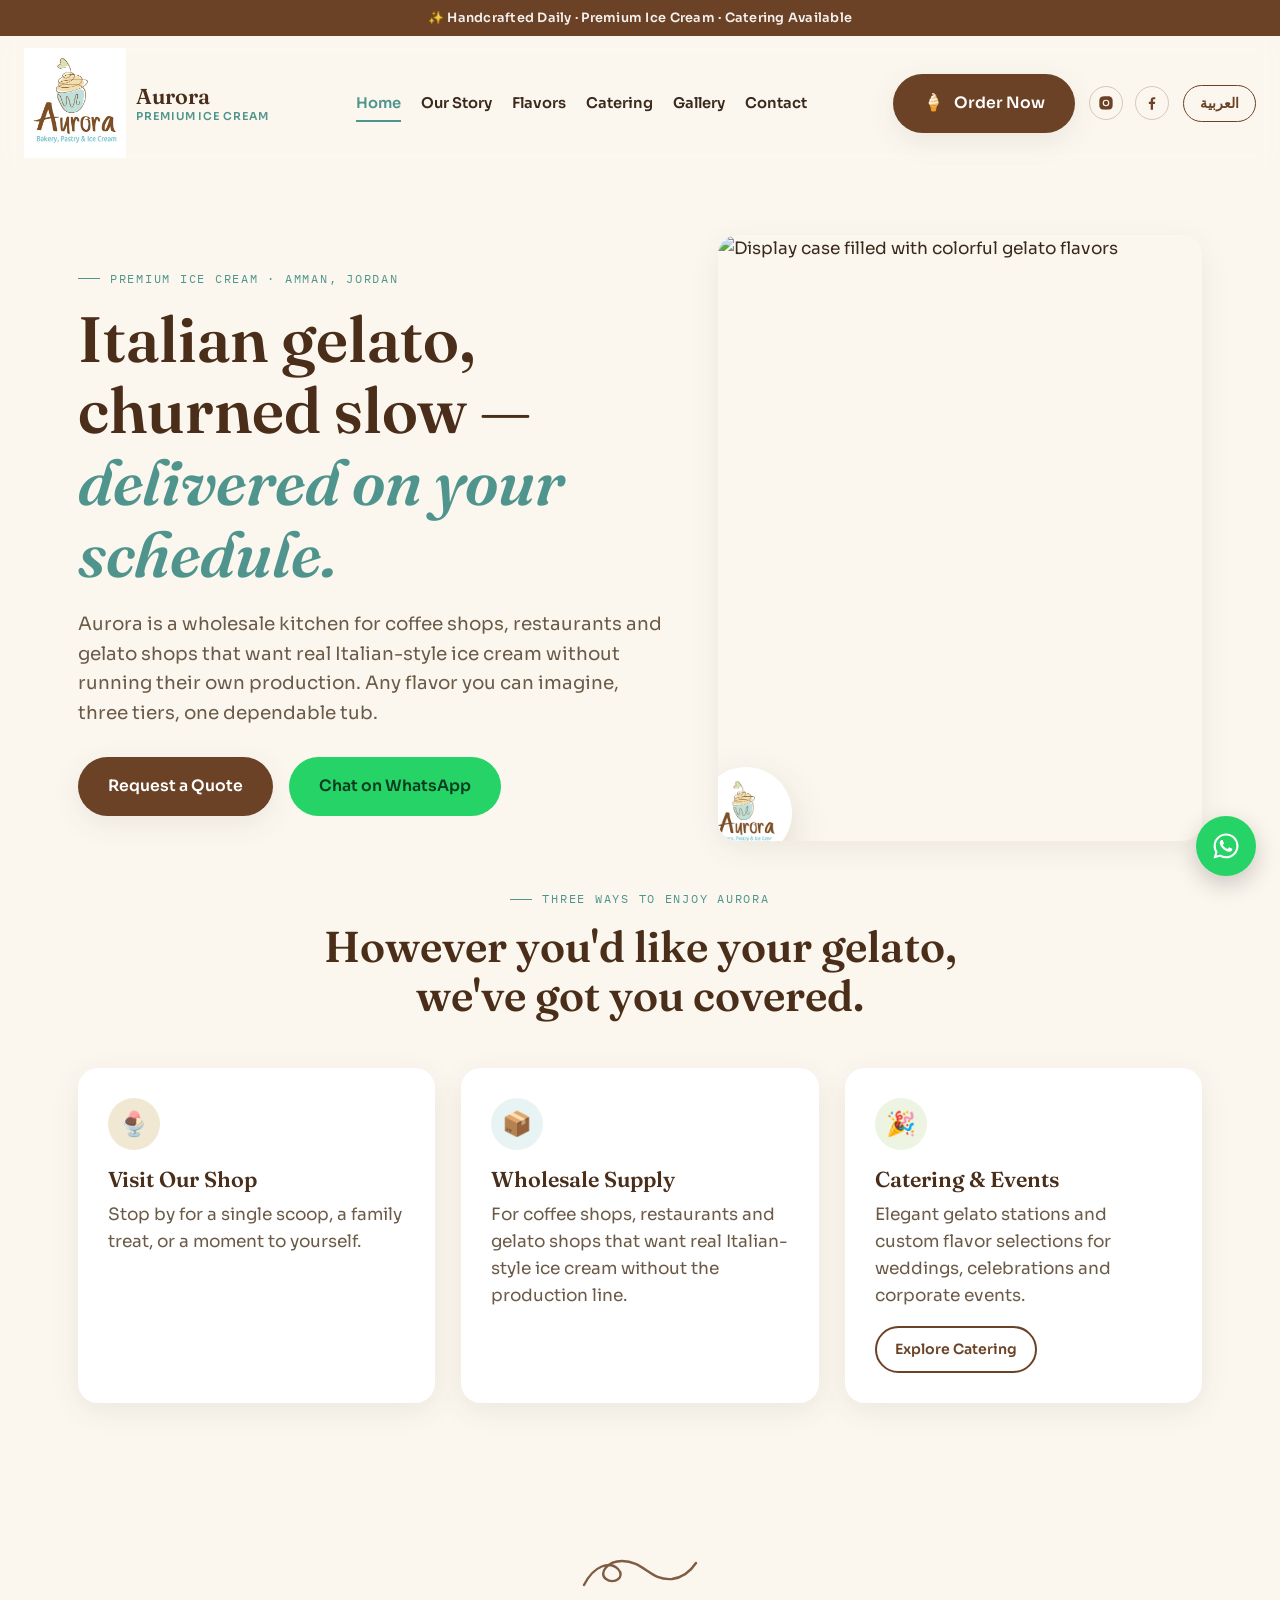
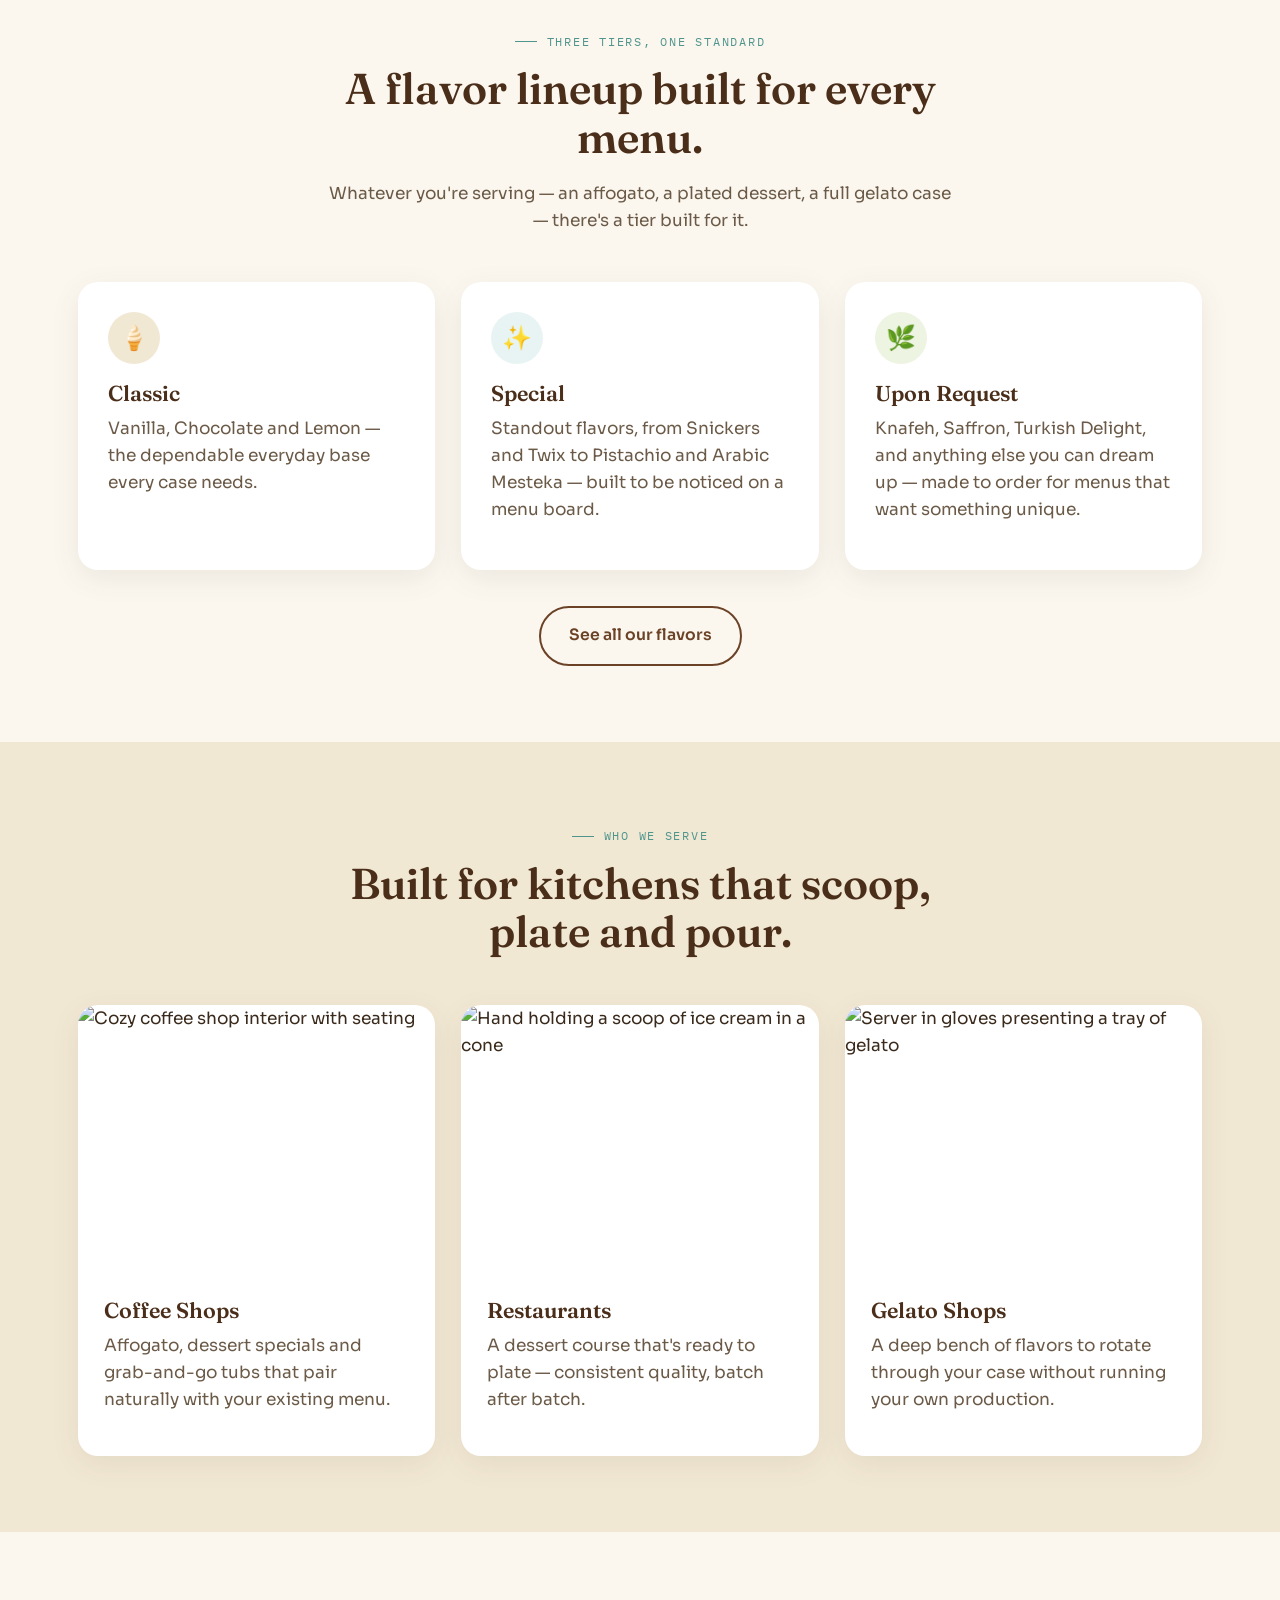
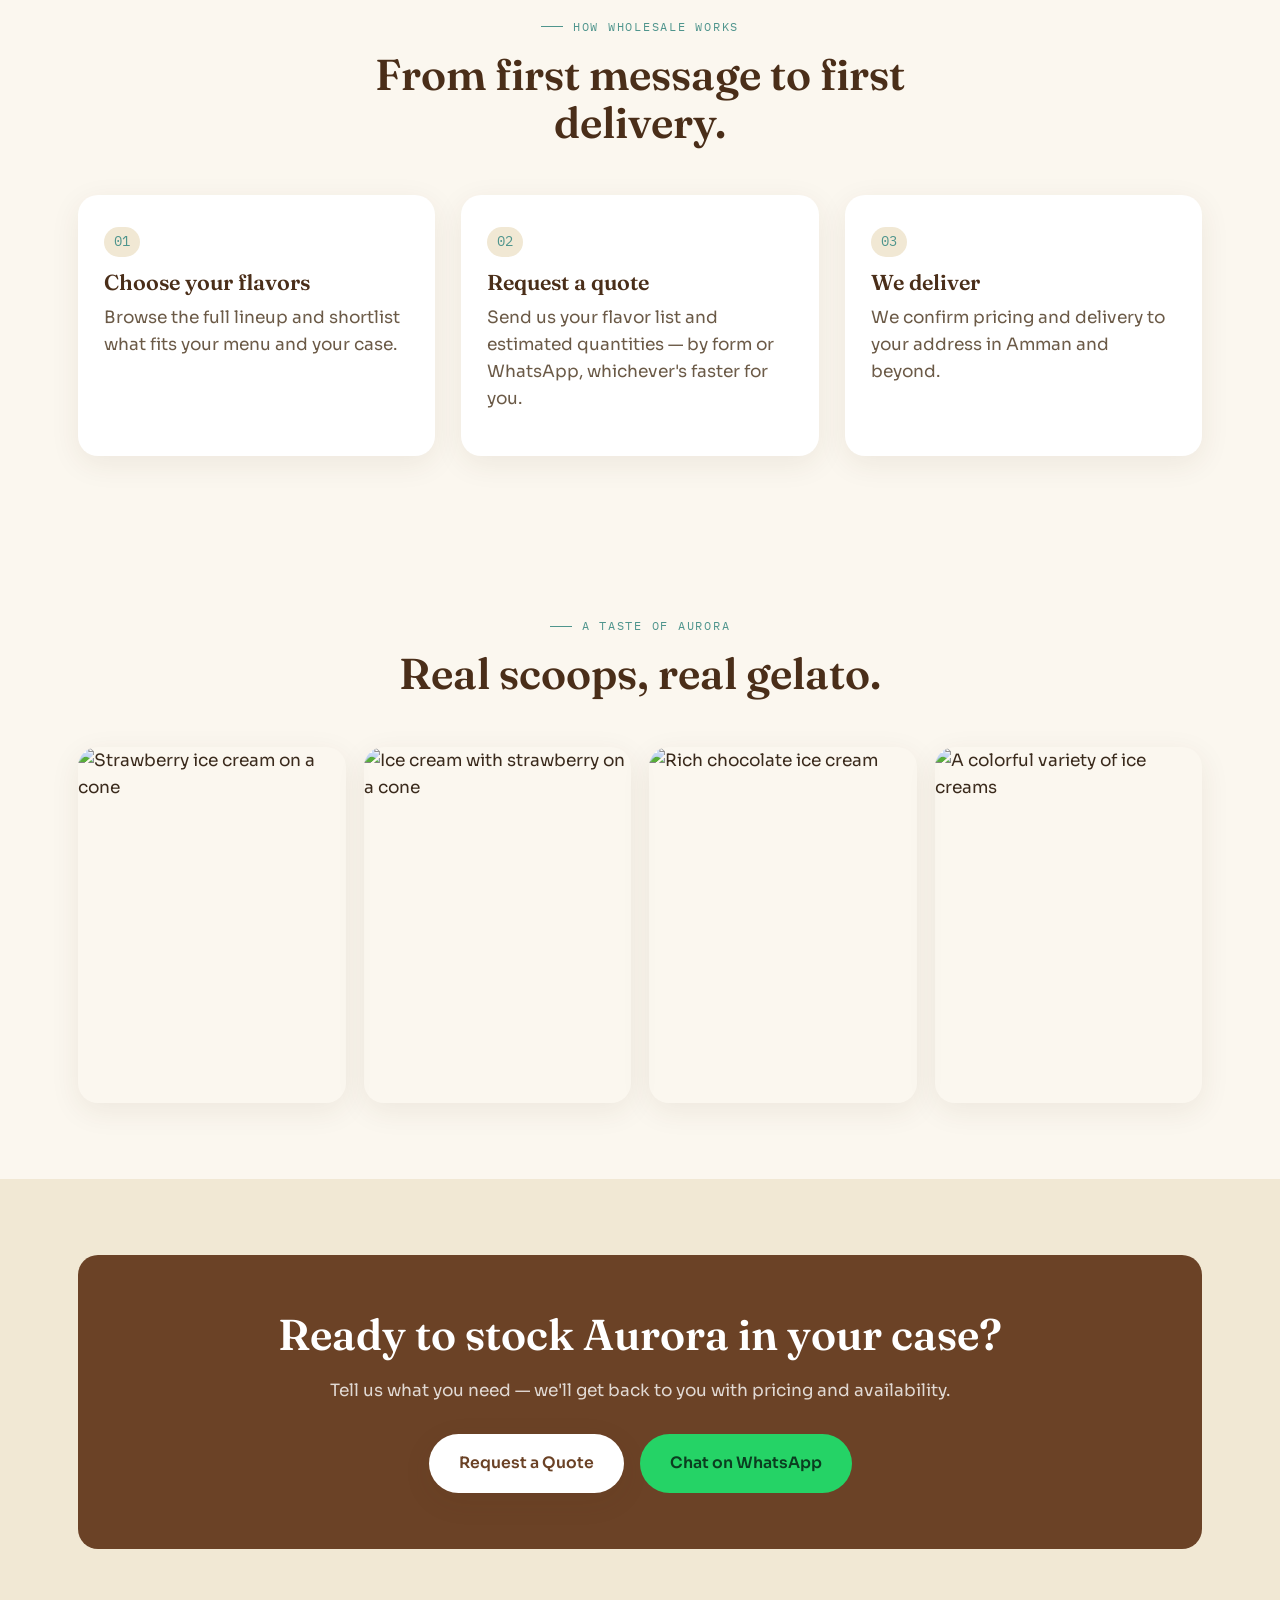
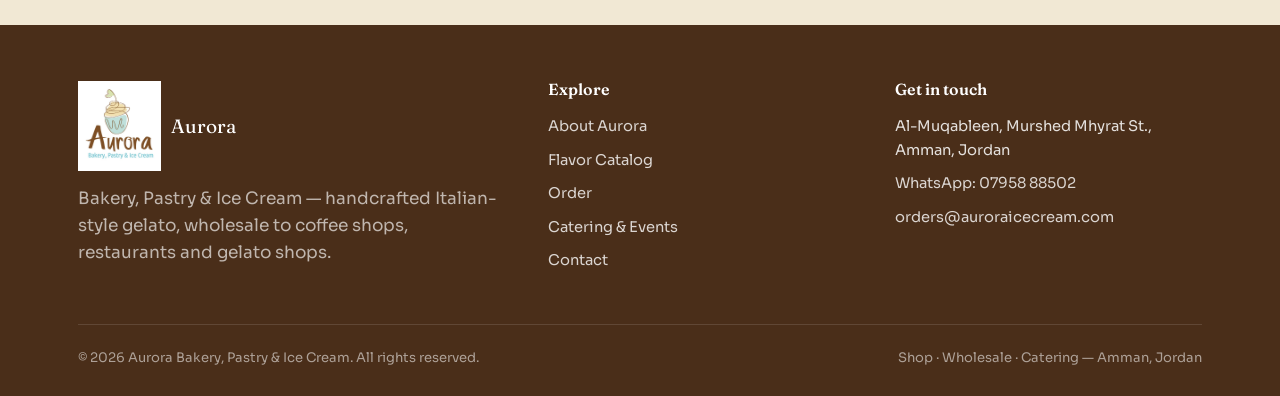
==== commit e978cab6: "CHANGE V12" ====
--- a/index.html
+++ b/index.html
@@ -26,11 +26,10 @@
       <a href="contact.html" data-i18n="nav.contact">Contact</a>
     </nav>
     <div class="nav-cta">
-      <a href="order.html" class="btn btn-primary"><span class="btn-text" data-i18n="nav.cta.quote">🍦 Order Now</span></a>
+      <a href="order.html" class="btn btn-primary"><span class="btn-icon" aria-hidden="true">🍦</span><span class="btn-text" data-i18n="nav.cta.quote">Order Now</span></a>
       <div class="social-icons">
         <a href="https://www.instagram.com/auroraicecream.jo/" target="_blank" rel="noopener" aria-label="Instagram"><svg viewBox="0 0 24 24"><path d="M12 2c2.7 0 3.05.01 4.12.06 1.07.05 1.79.22 2.43.46.66.25 1.22.6 1.77 1.15.55.55.9 1.11 1.15 1.77.24.64.41 1.36.46 2.43.05 1.07.06 1.42.06 4.12s-.01 3.05-.06 4.12c-.05 1.07-.22 1.79-.46 2.43a4.9 4.9 0 0 1-1.15 1.77 4.9 4.9 0 0 1-1.77 1.15c-.64.24-1.36.41-2.43.46-1.07.05-1.42.06-4.12.06s-3.05-.01-4.12-.06c-1.07-.05-1.79-.22-2.43-.46a4.9 4.9 0 0 1-1.77-1.15 4.9 4.9 0 0 1-1.15-1.77c-.24-.64-.41-1.36-.46-2.43C2.01 15.05 2 14.7 2 12s.01-3.05.06-4.12c.05-1.07.22-1.79.46-2.43.25-.66.6-1.22 1.15-1.77A4.9 4.9 0 0 1 5.44 2.53c.64-.24 1.36-.41 2.43-.46C8.95 2.01 9.3 2 12 2zm0 5a5 5 0 1 0 0 10 5 5 0 0 0 0-10zm0 8.2a3.2 3.2 0 1 1 0-6.4 3.2 3.2 0 0 1 0 6.4zm5.2-8.4a1.17 1.17 0 1 1-2.34 0 1.17 1.17 0 0 1 2.34 0z"/></svg></a>
         <a href="https://www.facebook.com/100029105186446" target="_blank" rel="noopener" aria-label="Facebook"><svg viewBox="0 0 24 24"><path d="M13.5 22v-8.5h2.85l.43-3.31H13.5V8.06c0-.96.27-1.61 1.64-1.61h1.75V3.5c-.3-.04-1.34-.13-2.55-.13-2.52 0-4.25 1.54-4.25 4.36v2.44H7.24v3.31h2.85V22h3.41z"/></svg></a>
-        <a href="#" aria-label="TikTok"><svg viewBox="0 0 24 24"><path d="M16.5 2h-3.2v13.6a2.9 2.9 0 1 1-2.05-2.77V9.6a6.13 6.13 0 1 0 5.25 6.07V8.3a7.4 7.4 0 0 0 4.3 1.38V6.5a4.2 4.2 0 0 1-4.3-4.5z"/></svg></a>
       </div>
       <button class="lang-toggle" data-i18n="lang.toggle">العربية</button>
       <button class="menu-toggle" aria-label="Toggle menu" aria-expanded="false"><span></span><span></span><span></span></button>
--- a/css/main.css
+++ b/css/main.css
@@ -154,12 +154,13 @@
   border-bottom: 1px solid rgba(107, 66, 38, 0.08);
 }
 .nav-inner {
-  max-width: var(--maxw);
+  max-width: 1400px;
   margin: 0 auto;
-  padding: 14px 28px;
+  padding: 12px 24px;
   display: flex;
   align-items: center;
   justify-content: space-between;
+  gap: 16px;
 }
 .brand {
   display: flex;
@@ -172,13 +173,14 @@
 }
 .brand img { height: 110px; width: auto; }
 
-nav.primary-nav { display: flex; align-items: center; gap: 32px; }
+nav.primary-nav { display: flex; align-items: center; gap: 20px; flex-shrink: 0; }
 nav.primary-nav a {
-  font-size: 0.95rem;
+  font-size: 0.92rem;
   font-weight: 600;
   color: var(--ink);
   position: relative;
   padding: 4px 0;
+  white-space: nowrap;
 }
 nav.primary-nav a::after {
   content: '';
@@ -211,7 +213,7 @@
   transition: 0.2s;
 }
 
-@media (max-width: 860px) {
+@media (max-width: 1180px) {
   nav.primary-nav {
     position: absolute;
     top: 100%; left: 0; right: 0;
@@ -225,9 +227,10 @@
     transition: transform 0.25s ease;
   }
   nav.primary-nav.open { transform: translateY(0); }
-  nav.primary-nav a { padding: 12px 0; width: 100%; }
+  nav.primary-nav a { padding: 12px 0; width: 100%; white-space: normal; }
   .menu-toggle { display: block; }
   .nav-cta .btn span.btn-text { display: none; }
+  .nav-cta .social-icons { display: none; }
 }
 
 /* ---------- Hero ---------- */
@@ -988,6 +991,17 @@
 [dir="rtl"] .brand-text { align-items: flex-end; }
 [dir="rtl"] .social-icons { flex-direction: row-reverse; }
 [dir="rtl"] .masonry-row { direction: rtl; }
-@media (max-width: 860px) {
-  .social-icons { display: none; }
-}
+
+/* ---------- Button icon spacing ---------- */
+.btn-icon { font-size: 1.05rem; line-height: 1; }
+
+/* ---------- Mobile: scale down logo/brand to prevent header crowding ---------- */
+@media (max-width: 1180px) {
+  .brand img { height: 56px; }
+  .brand-name { font-size: 1.05rem; }
+  .brand-tagline { font-size: 0.58rem; }
+  .nav-cta { gap: 8px; }
+}
+@media (max-width: 480px) {
+  .brand-text { display: none; }
+}
